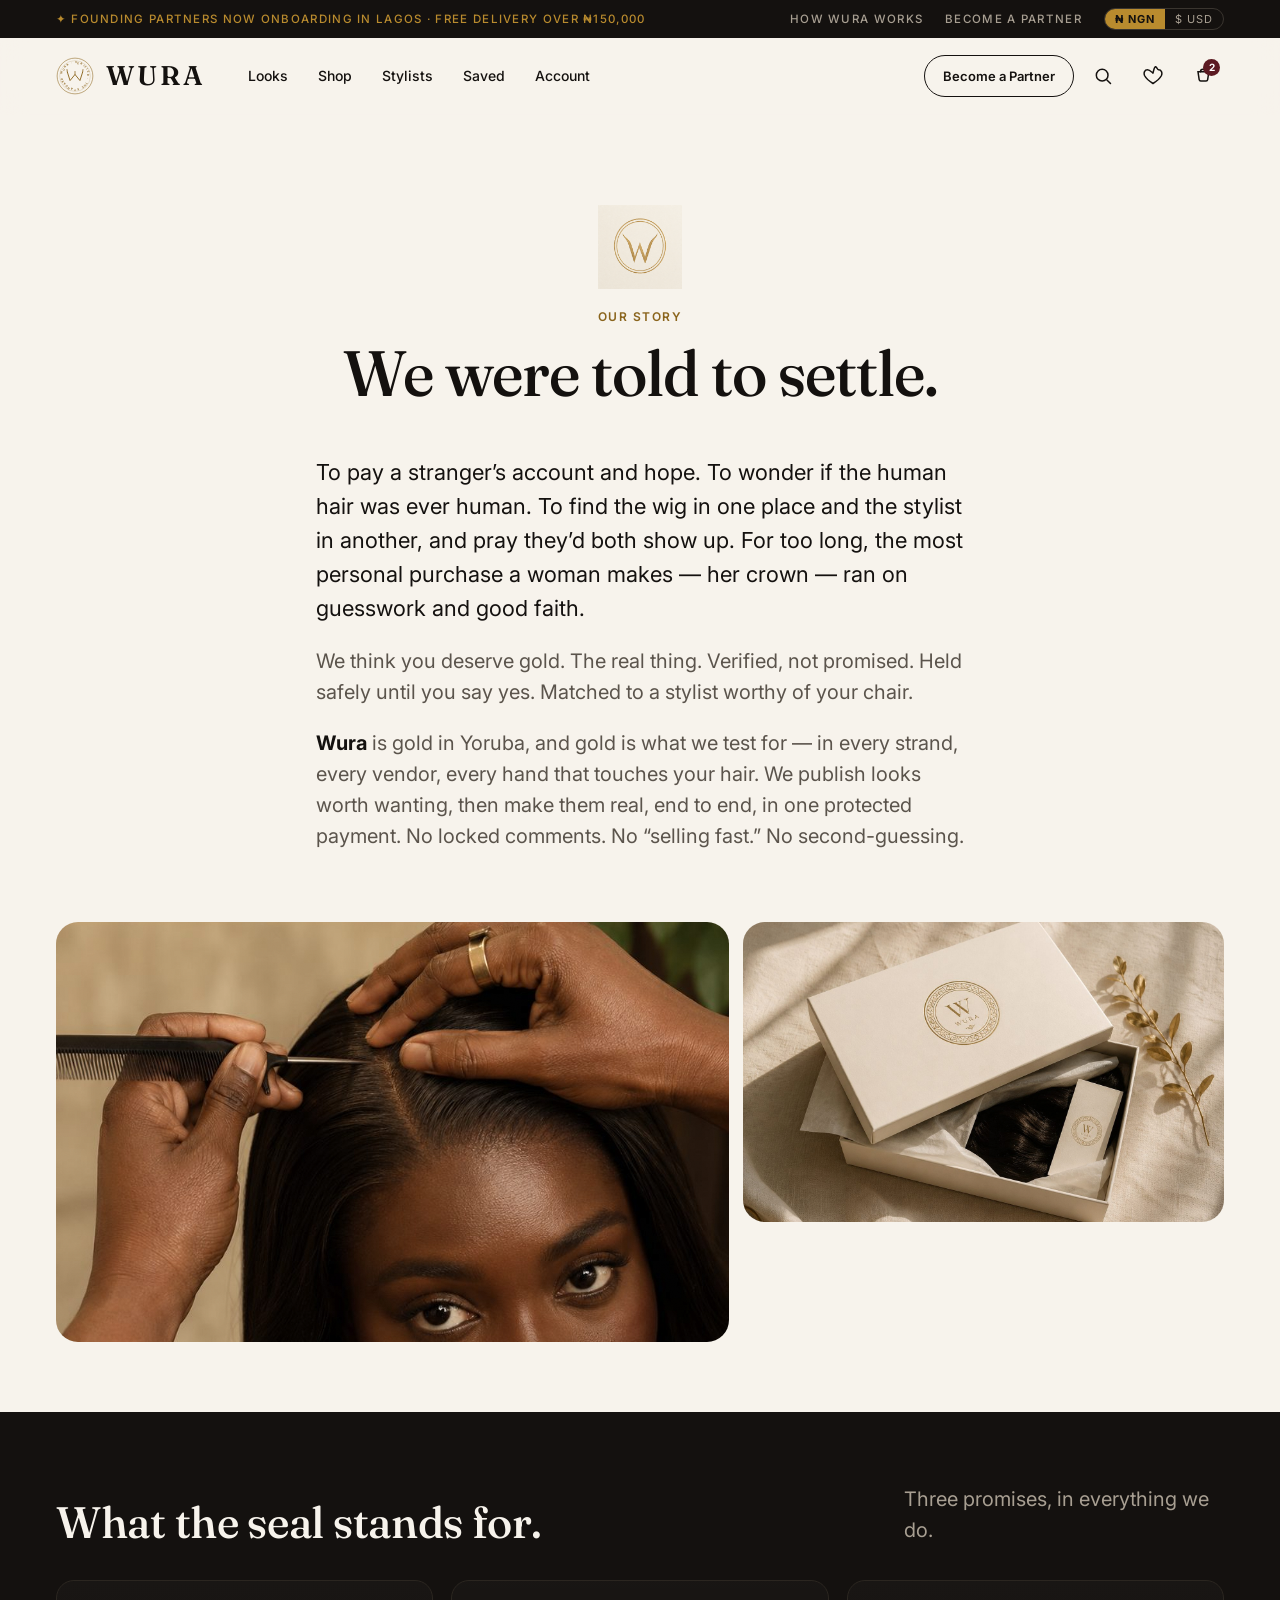
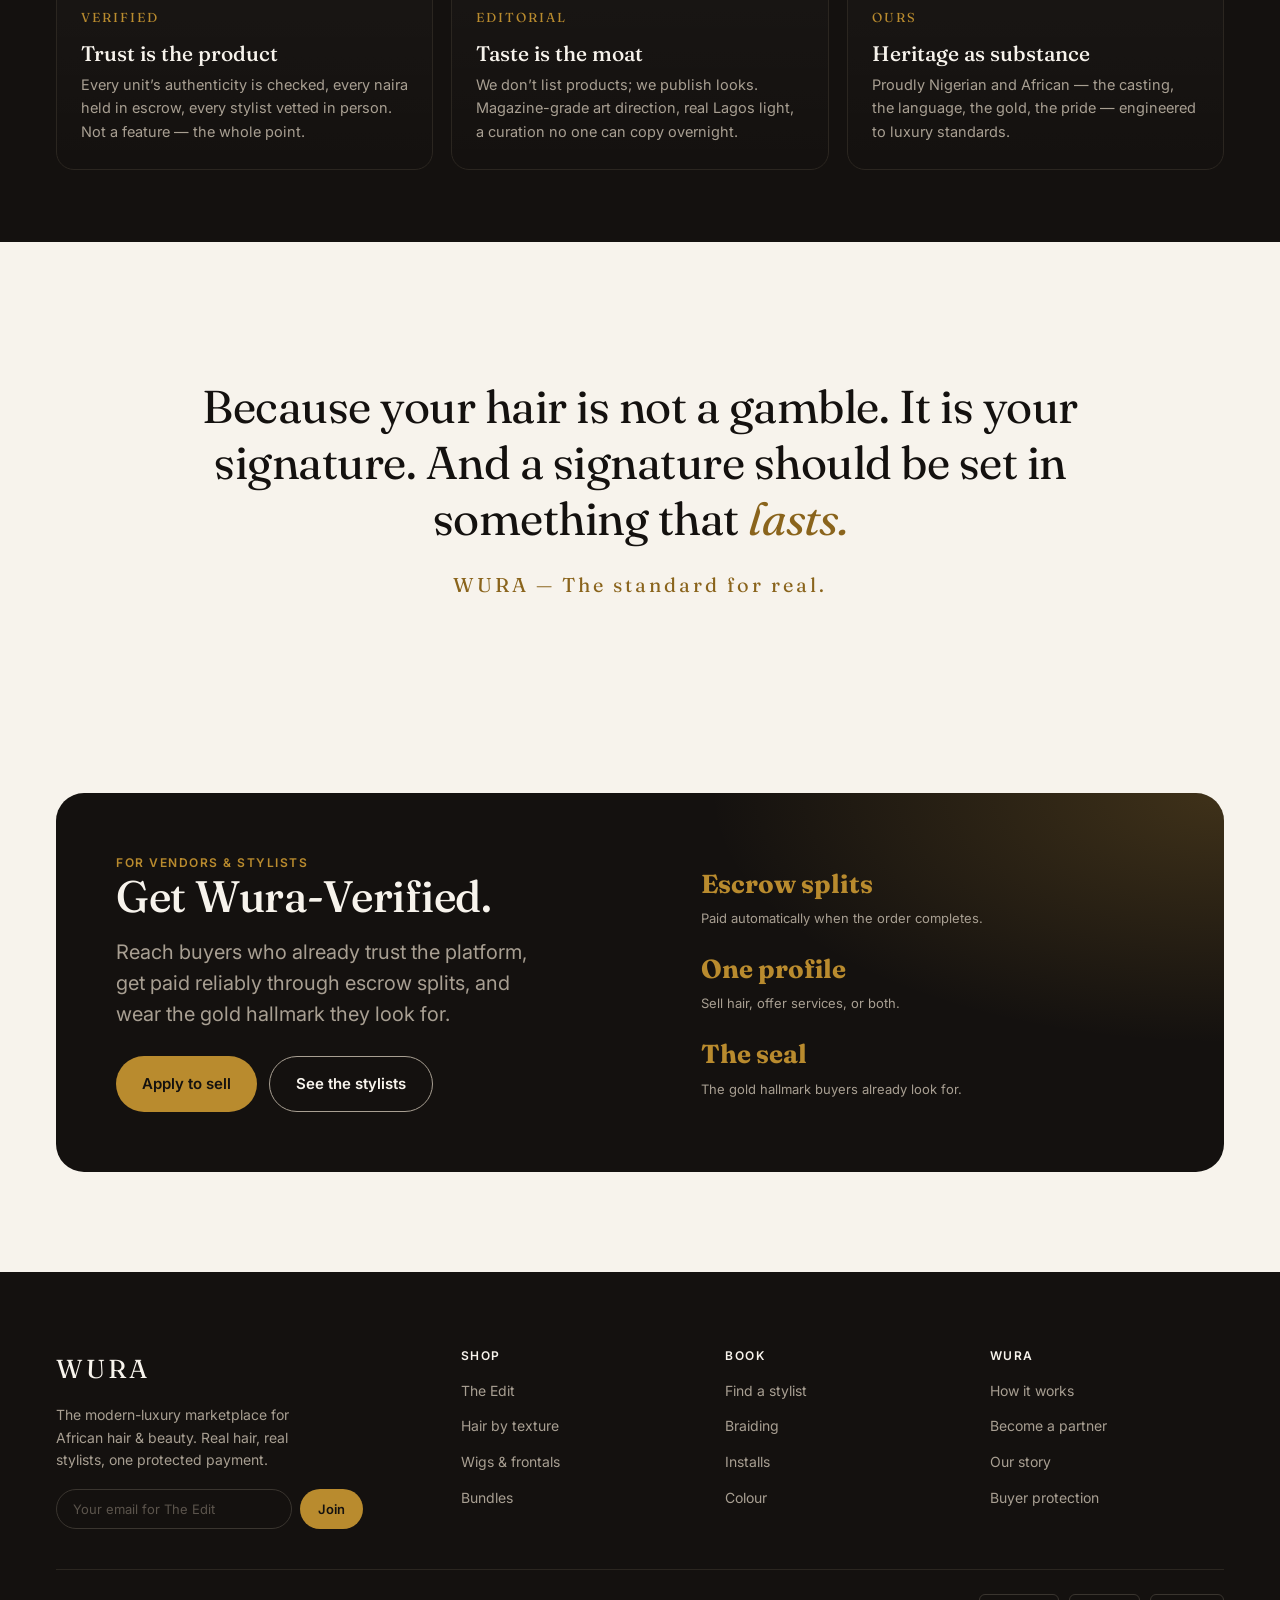
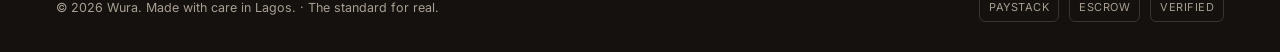
==== about.html @ 652eb595 "WURA - modern-luxury African hair & beauty marketplace" ====
<!DOCTYPE html>
<html lang="en">
<head>
<meta charset="UTF-8" /><meta name="viewport" content="width=device-width, initial-scale=1.0" />
<title>Our story — WURA</title>
<meta name="description" content="WURA is gold in Yoruba — and gold is what we test for, in every strand, every vendor, every hand that touches your hair. The standard for real." />
<link rel="preconnect" href="https://fonts.googleapis.com" /><link rel="preconnect" href="https://fonts.gstatic.com" crossorigin />
<link href="https://fonts.googleapis.com/css2?family=Fraunces:ital,opsz,wght@0,9..144,400;0,9..144,500;0,9..144,600;1,9..144,400&family=Inter:wght@400;500;600;700&display=swap" rel="stylesheet" />
<link rel="stylesheet" href="css/wura.css" />
</head>
<body>
<svg width="0" height="0" style="position:absolute" aria-hidden="true"><defs>
<symbol id="wura-seal" viewBox="0 0 100 100"><circle cx="50" cy="50" r="47" fill="none" stroke="currentColor" stroke-width="1.4"/><circle cx="50" cy="50" r="40.5" fill="none" stroke="currentColor" stroke-width="0.7" opacity=".6"/><path d="M30 40 L37 62 L50 46 L63 62 L70 40" fill="none" stroke="currentColor" stroke-width="2.4" stroke-linecap="round" stroke-linejoin="round"/><path d="M30 40 L29 33 M70 40 L71 33 M50 46 L50 38" stroke="currentColor" stroke-width="2" stroke-linecap="round"/><defs><path id="ring" d="M50 50 m-33 0 a33 33 0 1 1 66 0 a33 33 0 1 1 -66 0"/></defs><text font-family="Inter,sans-serif" font-size="7.4" font-weight="600" letter-spacing="2.1" fill="currentColor"><textPath href="#ring" startOffset="2%">WURA · VERIFIED · THE STANDARD FOR REAL · </textPath></text></symbol></defs></svg>

<div class="utility"><div class="wrap"><div class="marquee">✦ Founding partners now onboarding in Lagos · Free delivery over ₦150,000</div><div class="u-right"><a href="index.html#how" class="hide-sm">How Wura Works</a><a href="index.html#partner" class="hide-sm">Become a Partner</a><div class="cur-toggle" role="group" aria-label="Currency"><button class="on" data-cur="NGN">₦ NGN</button><button data-cur="USD">$ USD</button></div></div></div></div>
<header class="nav"><div class="wrap"><a class="brand" href="index.html"><svg class="seal" style="color:var(--gold-deep)"><use href="#wura-seal"/></svg><span class="wordmark">WURA</span></a><nav class="navlinks"><a href="looks.html">Looks</a><a href="shop.html">Shop</a><a href="stylists.html">Stylists</a><a href="index.html#saved">Saved</a><a href="index.html#account">Account</a></nav><div class="nav-actions"><a href="index.html#partner" class="btn btn-ghost btn-sm partner-btn">Become a Partner</a><button class="icon-btn" aria-label="Search"><svg width="20" height="20" viewBox="0 0 24 24" fill="none" stroke="currentColor" stroke-width="1.8"><circle cx="11" cy="11" r="7"/><path d="m21 21-4.3-4.3" stroke-linecap="round"/></svg></button><button class="icon-btn" aria-label="Saved"><svg width="20" height="20" viewBox="0 0 24 24" fill="none" stroke="currentColor" stroke-width="1.8"><path d="M12 21s-7.5-4.6-10-9.3C.4 8 2 4.5 5.4 4.5 7.6 4.5 9 6 12 8.5 15-6 16.4 4.5 18.6 4.5 22 4.5 23.6 8 22 11.7 19.5 16.4 12 21 12 21Z" stroke-linejoin="round"/></svg><span class="badge" id="savedCount" style="display:none">0</span></button><button class="icon-btn" aria-label="Cart"><svg width="20" height="20" viewBox="0 0 24 24" fill="none" stroke="currentColor" stroke-width="1.8"><path d="M6 7h13l-1.4 9.3a2 2 0 0 1-2 1.7H9.4a2 2 0 0 1-2-1.7L6 7Z"/><path d="M9 7a3 3 0 0 1 6 0" stroke-linecap="round"/></svg><span class="badge" id="cartCount">2</span></button><button class="icon-btn menu-btn" aria-label="Menu" id="menuBtn"><svg width="22" height="22" viewBox="0 0 24 24" fill="none" stroke="currentColor" stroke-width="1.8"><path d="M3 6h18M3 12h18M3 18h18" stroke-linecap="round"/></svg></button></div></div></header>
<div class="drawer" id="drawer"><div class="panel"><a href="looks.html">Looks</a><a href="shop.html">Shop</a><a href="stylists.html">Stylists</a><a href="index.html#saved">Saved</a><a href="index.html#account">Account</a><a href="index.html#partner" style="border:none;color:var(--gold-deep)">Become a Partner →</a></div></div>

<!-- manifesto hero -->
<section style="padding:clamp(50px,7vw,90px) 0 clamp(30px,4vw,50px);text-align:center"><div class="wrap">
  <img src="assets/seal-ivory.png" alt="Wura seal" class="reveal" style="width:84px;height:84px;margin:0 auto 18px"/>
  <p class="eyebrow reveal">Our story</p>
  <h1 class="display reveal d1" style="font-size:clamp(34px,6vw,64px);margin:14px 0 0">We were told to settle.</h1>
</div></section>

<section style="padding:0 0 clamp(40px,6vw,70px)"><div class="wrap" style="max-width:760px">
  <p class="lead reveal" style="font-size:clamp(18px,2.2vw,22px);color:var(--obsidian)">To pay a stranger’s account and hope. To wonder if the human hair was ever human. To find the wig in one place and the stylist in another, and pray they’d both show up. For too long, the most personal purchase a woman makes — her crown — ran on guesswork and good faith.</p>
  <p class="lead reveal d1" style="margin-top:20px">We think you deserve gold. The real thing. Verified, not promised. Held safely until you say yes. Matched to a stylist worthy of your chair.</p>
  <p class="lead reveal d1" style="margin-top:20px"><b style="color:var(--obsidian)">Wura</b> is gold in Yoruba, and gold is what we test for — in every strand, every vendor, every hand that touches your hair. We publish looks worth wanting, then make them real, end to end, in one protected payment. No locked comments. No “selling fast.” No second-guessing.</p>
</div></section>

<!-- image band -->
<section style="padding:0 0 clamp(40px,6vw,70px)"><div class="wrap"><div style="display:grid;grid-template-columns:1.4fr 1fr;gap:14px">
  <figure class="ph develop reveal" style="aspect-ratio:16/10"><img src="assets/service-two-hands.jpg" alt="A stylist finishing an install"/></figure>
  <figure class="ph develop reveal d1" style="aspect-ratio:16/10"><img src="assets/packaging-box.jpg" alt="Wura packaging with gold seal"/></figure>
</div></div></section>

<!-- pillars -->
<section class="promise"><div class="wrap">
  <div class="head reveal"><h2 style="max-width:560px">What the seal stands for.</h2><p class="lead" style="color:var(--stone);max-width:320px">Three promises, in everything we do.</p></div>
  <div class="steps">
    <div class="step reveal d1"><div class="n">VERIFIED</div><h3>Trust is the product</h3><p>Every unit’s authenticity is checked, every naira held in escrow, every stylist vetted in person. Not a feature — the whole point.</p></div>
    <div class="step reveal d2"><div class="n">EDITORIAL</div><h3>Taste is the moat</h3><p>We don’t list products; we publish looks. Magazine-grade art direction, real Lagos light, a curation no one can copy overnight.</p></div>
    <div class="step reveal d3"><div class="n">OURS</div><h3>Heritage as substance</h3><p>Proudly Nigerian and African — the casting, the language, the gold, the pride — engineered to luxury standards.</p></div>
  </div>
</div></section>

<section class="manifesto"><div class="wrap">
  <blockquote class="quote reveal">Because your hair is not a gamble. It is your signature. And a signature should be set in something that <em>lasts.</em></blockquote>
  <div class="sig reveal d1">WURA — The standard for real.</div>
</div></section>

<!-- partner CTA -->
<section class="partner" id="partner"><div class="wrap"><div class="box reveal">
  <div><p class="eyebrow" style="color:var(--gold)">For vendors & stylists</p><h2>Get Wura-Verified.</h2><p class="lead">Reach buyers who already trust the platform, get paid reliably through escrow splits, and wear the gold hallmark they look for.</p><div style="display:flex;gap:12px;flex-wrap:wrap"><a href="#" class="btn btn-gold">Apply to sell</a><a href="stylists.html" class="btn btn-ghost" style="border-color:var(--stone);color:var(--ivory)">See the stylists</a></div></div>
  <div class="stats"><div class="stat"><b>Escrow splits</b><span>Paid automatically when the order completes.</span></div><div class="stat"><b>One profile</b><span>Sell hair, offer services, or both.</span></div><div class="stat"><b>The seal</b><span>The gold hallmark buyers already look for.</span></div></div>
</div></div></section>

<footer><div class="wrap"><div class="foot-grid"><div class="foot-brand"><div class="wordmark">WURA</div><p>The modern-luxury marketplace for African hair & beauty. Real hair, real stylists, one protected payment.</p><form class="newsletter" data-noop><input type="email" placeholder="Your email for The Edit" aria-label="Email"/><button class="btn btn-gold btn-sm" type="submit">Join</button></form></div><div><h4>Shop</h4><ul><li><a href="looks.html">The Edit</a></li><li><a href="shop.html">Hair by texture</a></li><li><a href="shop.html">Wigs & frontals</a></li><li><a href="shop.html">Bundles</a></li></ul></div><div><h4>Book</h4><ul><li><a href="stylists.html">Find a stylist</a></li><li><a href="stylists.html">Braiding</a></li><li><a href="stylists.html">Installs</a></li><li><a href="stylists.html">Colour</a></li></ul></div><div><h4>Wura</h4><ul><li><a href="index.html#how">How it works</a></li><li><a href="index.html#partner">Become a partner</a></li><li><a href="about.html">Our story</a></li><li><a href="#">Buyer protection</a></li></ul></div></div><div class="foot-bottom"><span>© 2026 Wura. Made with care in Lagos. · The standard for real.</span><div class="pay-badges"><span>PAYSTACK</span><span>ESCROW</span><span>VERIFIED</span></div></div></div></footer>
<div class="toast" id="toast"><svg width="16" height="16" viewBox="0 0 24 24" fill="none" stroke="var(--gold)" stroke-width="2"><path d="m5 13 4 4L19 7" stroke-linecap="round" stroke-linejoin="round"/></svg><span>Saved</span></div>
<script src="js/wura.js"></script>
</body>
</html>
---- css/wura.css ----
/* ============================================================
   WURA — Shared design system  (brand book §4–§7)
   ============================================================ */
:root{
  --obsidian:#14110F; --ivory:#F7F3EC; --oxblood:#5C1A22;
  --gold:#B98B2E; --gold-deep:#8A641C; --verdigris:#1F4D3F;
  --smoke:#5B544C; --stone:#A89F92; --linen:#EDE6DA;
  --success:#2E7D5B; --warning:#B5791A; --error:#A23B2E;
  --bg:var(--ivory); --fg:var(--obsidian); --muted:var(--smoke);
  --serif:'Fraunces',Georgia,serif; --sans:'Inter',system-ui,sans-serif;
  --maxw:1280px; --ease:cubic-bezier(.2,.7,.2,1);
}
*{box-sizing:border-box;margin:0;padding:0}
html{scroll-behavior:smooth}
body{background:var(--bg);color:var(--fg);font-family:var(--sans);font-size:16px;line-height:1.6;-webkit-font-smoothing:antialiased;overflow-x:hidden}
img{max-width:100%;display:block}
a{color:inherit;text-decoration:none}
button{font-family:inherit;cursor:pointer;border:none;background:none;color:inherit}
::selection{background:var(--gold);color:var(--obsidian)}

.eyebrow{font-size:12px;font-weight:600;text-transform:uppercase;letter-spacing:1.5px;color:var(--gold-deep)}
h1,h2,h3,h4{font-family:var(--serif);font-weight:500;line-height:1.1;letter-spacing:-.3px}
.display{font-size:clamp(40px,7vw,74px);line-height:1.02;letter-spacing:-1px}
h2{font-size:clamp(30px,4.4vw,44px)} h3{font-size:clamp(19px,2.4vw,25px);font-weight:600;letter-spacing:0}
.lead{font-size:clamp(17px,2vw,20px);line-height:1.55;color:var(--muted)}
.tnum{font-variant-numeric:tabular-nums;font-weight:600}
.wrap{max-width:var(--maxw);margin:0 auto;padding:0 clamp(20px,5vw,56px)}
section{position:relative}

.hairline{height:1px;background:var(--gold);transform:scaleX(0);transform-origin:left center;transition:transform 1.1s var(--ease)}
.hairline.in{transform:scaleX(1)}
.reveal{opacity:0;transform:translateY(18px);transition:opacity .8s var(--ease),transform .8s var(--ease)}
.reveal.in{opacity:1;transform:none}
.reveal.d1{transition-delay:.08s}.reveal.d2{transition-delay:.16s}.reveal.d3{transition-delay:.24s}.reveal.d4{transition-delay:.32s}

/* ---- photo holder + progressive "develop" ---- */
.ph{position:relative;overflow:hidden;background:var(--linen);border-radius:22px}
.ph img{width:100%;height:100%;object-fit:cover;display:block}
.ph.develop img{filter:saturate(.55) blur(16px);transform:scale(1.04);transition:filter 1.1s var(--ease),transform 1.1s var(--ease)}
.ph.develop.developed img{filter:none;transform:none}
.ph::after{content:"";position:absolute;inset:0;pointer-events:none;
  background-image:url("data:image/svg+xml,%3Csvg xmlns='http://www.w3.org/2000/svg' width='140' height='140'%3E%3Cfilter id='n'%3E%3CfeTurbulence type='fractalNoise' baseFrequency='.9' numOctaves='2'/%3E%3C/filter%3E%3Crect width='100%25' height='100%25' filter='url(%23n)' opacity='.5'/%3E%3C/svg%3E");
  opacity:.05;mix-blend-mode:overlay}

/* ---- buttons ---- */
.btn{display:inline-flex;align-items:center;gap:.55em;font-weight:600;font-size:15px;padding:15px 26px;border-radius:999px;transition:transform .25s var(--ease),box-shadow .25s var(--ease),background .25s}
.btn:hover{transform:translateY(-2px)}
.btn-premium{background:var(--oxblood);color:var(--ivory);box-shadow:0 10px 30px -10px rgba(92,26,34,.6)}
.btn-premium:hover{box-shadow:0 16px 40px -10px rgba(92,26,34,.7)}
.btn-dark{background:var(--obsidian);color:var(--ivory)}
.btn-ghost{border:1px solid var(--obsidian);color:var(--obsidian)}
.btn-ghost:hover{background:var(--obsidian);color:var(--ivory)}
.btn-gold{background:var(--gold);color:var(--obsidian)}
.btn-sm{padding:10px 18px;font-size:13px}
.btn-block{width:100%;justify-content:center}

/* ---- utility bar ---- */
.utility{background:var(--obsidian);color:var(--ivory)}
.utility .wrap{display:flex;align-items:center;justify-content:space-between;height:38px;font-size:11.5px;text-transform:uppercase;letter-spacing:1.3px;font-weight:500}
.utility .marquee{color:var(--gold);display:flex;gap:8px;align-items:center}
.utility .u-right{display:flex;gap:22px;align-items:center;color:var(--stone)}
.utility .u-right a:hover{color:var(--ivory)}
.cur-toggle{display:inline-flex;border:1px solid #3A352F;border-radius:999px;overflow:hidden}
.cur-toggle button{padding:3px 10px;font-size:11px;letter-spacing:1px;color:var(--stone)}
.cur-toggle button.on{background:var(--gold);color:var(--obsidian);font-weight:700}
@media(max-width:760px){.utility .u-right .hide-sm{display:none}}

/* ---- header / nav ---- */
header.nav{position:sticky;top:0;z-index:60;background:rgba(247,243,236,.86);backdrop-filter:blur(12px);border-bottom:1px solid transparent;transition:border-color .3s,box-shadow .3s}
header.nav.scrolled{border-bottom:1px solid var(--linen);box-shadow:0 8px 30px -22px rgba(20,17,15,.5)}
.nav .wrap{display:flex;align-items:center;gap:28px;height:76px}
.brand{display:flex;align-items:center;gap:12px;flex-shrink:0}
.brand .seal{width:38px;height:38px}
.brand .wordmark{font-family:var(--serif);font-weight:600;font-size:27px;letter-spacing:3px}
.navlinks{display:flex;gap:30px;margin-left:14px}
.navlinks a{font-size:14px;font-weight:500;position:relative;padding:6px 0;color:var(--obsidian)}
.navlinks a::after{content:"";position:absolute;left:0;right:100%;bottom:0;height:1.5px;background:var(--gold);transition:right .3s var(--ease)}
.navlinks a:hover::after,.navlinks a.active::after{right:0}
.nav-actions{margin-left:auto;display:flex;align-items:center;gap:8px}
.icon-btn{width:42px;height:42px;border-radius:999px;display:grid;place-items:center;position:relative;transition:background .2s;color:var(--obsidian)}
.icon-btn:hover{background:var(--linen)}
.icon-btn .badge{position:absolute;top:4px;right:4px;min-width:17px;height:17px;padding:0 4px;background:var(--oxblood);color:#fff;font-size:10px;font-weight:700;border-radius:999px;display:grid;place-items:center;line-height:1}
.menu-btn{display:none}
@media(max-width:1040px){.navlinks,.nav .partner-btn{display:none}.menu-btn{display:grid}}
.drawer{position:fixed;inset:0;z-index:80;background:rgba(20,17,15,.5);opacity:0;pointer-events:none;transition:opacity .3s}
.drawer.open{opacity:1;pointer-events:auto}
.drawer .panel{position:absolute;top:0;right:0;height:100%;width:min(82vw,360px);background:var(--ivory);transform:translateX(100%);transition:transform .4s var(--ease);padding:26px;display:flex;flex-direction:column;gap:6px}
.drawer.open .panel{transform:none}
.drawer .panel a{padding:16px 6px;font-family:var(--serif);font-size:24px;border-bottom:1px solid var(--linen)}

/* ---- generic section heads ---- */
.section-head{display:flex;align-items:end;justify-content:space-between;gap:20px;flex-wrap:wrap;margin:14px 0 30px}
.section-head .lead{max-width:430px}
.page-head{padding:clamp(34px,5vw,60px) 0 6px}
.crumb{font-size:12.5px;color:var(--muted);margin-bottom:14px;letter-spacing:.3px}
.crumb a:hover{color:var(--gold-deep)}

/* ---- HERO ---- */
.hero{padding:clamp(40px,6vw,76px) 0 clamp(48px,6vw,80px)}
.hero .grid{display:grid;grid-template-columns:1.05fr 1fr;gap:clamp(28px,5vw,64px);align-items:center}
.hero .copy{max-width:560px}
.hero h1{margin:18px 0 22px}
.hero .lead{margin-bottom:30px;max-width:480px}
.hero .cta-row{display:flex;flex-wrap:wrap;gap:14px;margin-bottom:30px}
.trust-strip{display:flex;align-items:center;gap:16px;padding:16px 18px;border:1px solid var(--linen);border-radius:16px;max-width:480px;background:var(--bg)}
.trust-strip .seal{width:46px;height:46px;flex-shrink:0;border-radius:999px}
.trust-strip p{font-size:13.5px;line-height:1.45;color:var(--muted)}
.trust-strip b{color:var(--obsidian);font-weight:600}
.hero .visual{position:relative}
.hero .visual .ph{aspect-ratio:4/4.7}
.float-seal{position:absolute;top:16px;right:16px;width:74px;height:74px;border-radius:999px;filter:drop-shadow(0 8px 20px rgba(0,0,0,.35));z-index:2}
.look-tag{position:absolute;left:16px;bottom:16px;right:16px;display:flex;align-items:center;justify-content:space-between;gap:12px;background:rgba(20,17,15,.42);backdrop-filter:blur(8px);border:1px solid rgba(247,243,236,.18);border-radius:14px;padding:12px 14px;color:var(--ivory);z-index:2}
.look-tag .lt-meta{font-size:11px;text-transform:uppercase;letter-spacing:1.3px;color:var(--gold)}
.look-tag .lt-title{font-family:var(--serif);font-size:16px;margin-top:2px}
.look-tag .lt-price{font-weight:700;font-size:15px}
@media(max-width:880px){.hero .grid{grid-template-columns:1fr;gap:36px}.hero .visual{order:-1}}

@keyframes stamp{0%{transform:scale(1.18);opacity:0}60%{opacity:1}100%{transform:scale(1);opacity:1}}
.stamp-in{animation:stamp .5s var(--ease) both}

/* ---- promise / steps ---- */
.promise{background:var(--obsidian);color:var(--ivory);padding:clamp(40px,6vw,72px) 0}
.promise .head{display:flex;align-items:end;justify-content:space-between;gap:20px;flex-wrap:wrap;margin-bottom:34px}
.promise h2{color:var(--ivory);max-width:560px}
.steps{display:grid;grid-template-columns:repeat(3,1fr);gap:18px}
.step{border:1px solid #2b2620;border-radius:18px;padding:26px 24px;background:linear-gradient(180deg,rgba(255,255,255,.02),transparent)}
.step .n{font-family:var(--serif);font-size:13px;color:var(--gold);letter-spacing:2px}
.step h3{color:var(--ivory);margin:14px 0 8px;font-weight:500;font-family:var(--serif);font-size:21px}
.step p{color:var(--stone);font-size:14.5px}
.step .ic{width:40px;height:40px;color:var(--gold)}
.promise .footnote{margin-top:26px;display:flex;align-items:center;gap:10px;color:var(--stone);font-size:13.5px}
@media(max-width:760px){.steps{grid-template-columns:1fr}.promise .footnote{align-items:flex-start}}

/* ---- looks / edit cards ---- */
.looks{display:grid;grid-template-columns:repeat(3,1fr);gap:22px}
.look-card{display:flex;flex-direction:column}
.look-card .ph{aspect-ratio:3/3.7}
.look-card .lc-body{padding:18px 4px 4px}
.look-card .lc-cat{font-size:11px;text-transform:uppercase;letter-spacing:1.4px;color:var(--gold-deep);font-weight:600}
.look-card h3{margin:8px 0 8px}
.look-card .lc-items{font-size:13.5px;color:var(--muted);margin-bottom:14px}
.look-card .lc-foot{display:flex;align-items:center;justify-content:space-between;margin-top:auto}
.look-card .price{font-size:18px}
.look-card .price s{color:var(--stone);font-weight:400;font-size:14px;margin-right:6px}
.card-seal{position:absolute;top:12px;left:12px;width:48px;height:48px;border-radius:999px;z-index:2}
.heart{width:40px;height:40px;border:1px solid var(--linen);border-radius:999px;display:grid;place-items:center;transition:.2s;color:var(--obsidian)}
.heart:hover{border-color:var(--oxblood)} .heart.on{background:var(--oxblood);border-color:var(--oxblood);color:#fff}
@media(max-width:900px){.looks{grid-template-columns:1fr 1fr}}
@media(max-width:600px){.looks{grid-template-columns:1fr}}

/* ---- product grid (PLP) ---- */
.plp{display:grid;grid-template-columns:repeat(4,1fr);gap:20px}
.prod{display:flex;flex-direction:column}
.prod .ph{aspect-ratio:3/4;margin-bottom:12px}
.prod .vchip{position:absolute;top:10px;left:10px;z-index:2;display:inline-flex;align-items:center;gap:5px;background:rgba(247,243,236,.92);color:var(--verdigris);font-size:10.5px;font-weight:600;letter-spacing:.6px;text-transform:uppercase;padding:5px 9px;border-radius:999px}
.prod .pc-cat{font-size:11px;text-transform:uppercase;letter-spacing:1.2px;color:var(--gold-deep);font-weight:600}
.prod h3{font-size:17px;font-weight:600;margin:5px 0 6px;font-family:var(--serif)}
.prod .pc-meta{font-size:12.5px;color:var(--muted);margin-bottom:8px}
.prod .pc-foot{display:flex;align-items:center;justify-content:space-between;margin-top:auto}
.prod .price{font-size:16px}
.prod .stars{color:var(--gold);font-size:12px;letter-spacing:1px}
@media(max-width:1000px){.plp{grid-template-columns:1fr 1fr 1fr}}
@media(max-width:760px){.plp{grid-template-columns:1fr 1fr}}

/* layout w/ sidebar filters */
.with-aside{display:grid;grid-template-columns:240px 1fr;gap:36px;align-items:start}
.filters{position:sticky;top:96px;font-size:14px}
.filters h4{font-family:var(--sans);font-size:12px;text-transform:uppercase;letter-spacing:1.4px;margin:0 0 12px;color:var(--obsidian)}
.filters .fg{padding:16px 0;border-top:1px solid var(--linen)}
.chip{display:inline-block;border:1px solid var(--stone);color:var(--smoke);border-radius:999px;padding:7px 13px;font-size:13px;margin:0 7px 7px 0;cursor:pointer;transition:.2s}
.chip:hover,.chip.on{border-color:var(--obsidian);color:var(--obsidian);background:var(--linen)}
@media(max-width:860px){.with-aside{grid-template-columns:1fr}.filters{position:static}.filters .fg{display:inline-block;border:none;padding:0;margin-right:18px}}

/* ---- textures row ---- */
.tex-grid{display:grid;grid-template-columns:repeat(6,1fr);gap:12px}
.tex{position:relative;border-radius:16px;overflow:hidden;aspect-ratio:3/4;display:flex;align-items:end;padding:14px;color:var(--ivory);font-weight:600;font-size:14px;transition:transform .3s var(--ease)}
.tex:hover{transform:translateY(-4px)}
.tex img{position:absolute;inset:0;width:100%;height:100%;object-fit:cover;z-index:0}
.tex::after{content:"";position:absolute;inset:0;background:linear-gradient(180deg,transparent 40%,rgba(20,17,15,.72));z-index:1}
.tex span{position:relative;z-index:2}
@media(max-width:900px){.tex-grid{grid-template-columns:repeat(3,1fr)}}
@media(max-width:520px){.tex-grid{grid-template-columns:repeat(2,1fr)}}

/* ---- stylists ---- */
.stylists-bg{background:var(--linen)}
.sty-grid{display:grid;grid-template-columns:repeat(4,1fr);gap:18px}
.sty-card{background:var(--ivory);border-radius:18px;overflow:hidden;border:1px solid #e4dccd;transition:transform .3s var(--ease),box-shadow .3s;display:flex;flex-direction:column}
.sty-card:hover{transform:translateY(-5px);box-shadow:0 24px 50px -28px rgba(20,17,15,.45)}
.sty-card .photo{aspect-ratio:1/1;position:relative}
.sty-card .photo .ph{position:absolute;inset:0;border-radius:0}
.sty-card .vbadge{position:absolute;top:10px;right:10px;width:40px;height:40px;border-radius:999px;z-index:2}
.sty-card .body{padding:16px;display:flex;flex-direction:column;flex:1}
.sty-card .name{font-family:var(--serif);font-size:19px;font-weight:600;display:flex;align-items:center;gap:6px}
.sty-card .spec{font-size:13px;color:var(--muted);margin:3px 0 10px}
.sty-card .meta{display:flex;align-items:center;justify-content:space-between;font-size:13px;margin-bottom:14px}
.stars{color:var(--gold);letter-spacing:1px} .sty-card .loc{color:var(--muted)}
.sty-card .body .btn{margin-top:auto}
@media(max-width:1040px){.sty-grid{grid-template-columns:1fr 1fr}}
@media(max-width:520px){.sty-grid{grid-template-columns:1fr}}

/* ---- escrow / trust ---- */
.escrow{padding:clamp(50px,7vw,90px) 0;background:var(--verdigris);color:var(--ivory)}
.escrow .grid{display:grid;grid-template-columns:1fr 1fr;gap:clamp(30px,5vw,70px);align-items:center}
.escrow h2{color:var(--ivory)} .escrow .lead{color:#c9d8d0}
.escrow-steps{list-style:none;margin-top:24px;display:flex;flex-direction:column;gap:2px}
.escrow-steps li{display:flex;gap:16px;padding:18px 0;border-bottom:1px solid rgba(247,243,236,.14)}
.escrow-steps .dot{width:34px;height:34px;border-radius:999px;border:1px solid var(--gold);color:var(--gold);display:grid;place-items:center;font-family:var(--serif);font-size:14px;flex-shrink:0}
.escrow-steps b{display:block;margin-bottom:2px} .escrow-steps p{color:#bcccc4;font-size:14px}
.escrow-card{background:rgba(20,17,15,.28);border:1px solid rgba(217,165,62,.3);border-radius:22px;padding:26px}
.escrow-card .row{display:flex;justify-content:space-between;align-items:center;padding:13px 0;border-bottom:1px solid rgba(247,243,236,.12);font-size:14px}
.escrow-card .row:last-of-type{border:none}
.escrow-card .status{display:inline-flex;align-items:center;gap:7px;font-weight:600;color:var(--gold)}
.escrow-card .pill{font-size:11px;letter-spacing:1px;text-transform:uppercase;background:rgba(217,165,62,.18);color:var(--gold);padding:4px 10px;border-radius:999px}
.escrow-card .total{font-family:var(--serif);font-size:26px;margin-top:10px}
@media(max-width:860px){.escrow .grid{grid-template-columns:1fr;gap:36px}}

/* ---- manifesto ---- */
.manifesto{padding:clamp(60px,9vw,120px) 0;text-align:center}
.manifesto .quote{font-family:var(--serif);font-weight:400;font-size:clamp(26px,4.4vw,46px);line-height:1.22;max-width:920px;margin:22px auto;letter-spacing:-.5px}
.manifesto .quote em{font-style:italic;color:var(--gold-deep)}
.manifesto .sig{font-family:var(--serif);font-size:20px;letter-spacing:3px;margin-top:18px;color:var(--gold-deep)}

/* ---- partner CTA ---- */
.partner{padding:clamp(40px,6vw,80px) 0 clamp(60px,8vw,100px)}
.partner .box{background:var(--obsidian);color:var(--ivory);border-radius:28px;overflow:hidden;position:relative;display:grid;grid-template-columns:1.2fr 1fr;gap:30px;padding:clamp(34px,5vw,60px)}
.partner .box::before{content:"";position:absolute;inset:0;background:radial-gradient(80% 120% at 100% 0%,rgba(217,165,62,.22),transparent 55%)}
.partner .box>*{position:relative}
.partner h2{color:var(--ivory);max-width:440px} .partner .lead{color:var(--stone);margin:16px 0 26px;max-width:430px}
.partner .stats{display:flex;flex-direction:column;gap:18px;justify-content:center}
.partner .stat b{font-family:var(--serif);font-size:26px;color:var(--gold);display:block} .partner .stat span{font-size:13px;color:var(--stone)}
@media(max-width:820px){.partner .box{grid-template-columns:1fr}}

/* ---- PDP ---- */
.pdp{display:grid;grid-template-columns:1.15fr 1fr;gap:clamp(28px,4vw,56px);align-items:start;padding-top:18px}
.gallery .main{aspect-ratio:4/4.6;margin-bottom:12px}
.gallery .thumbs{display:grid;grid-template-columns:repeat(4,1fr);gap:10px}
.gallery .thumbs .ph{aspect-ratio:1/1;cursor:pointer;border:2px solid transparent}
.gallery .thumbs .ph.sel{border-color:var(--gold)}
.pdp-info .vchip{display:inline-flex;align-items:center;gap:6px;background:var(--verdigris);color:var(--ivory);font-size:11px;font-weight:600;letter-spacing:.8px;text-transform:uppercase;padding:6px 12px;border-radius:999px;margin-bottom:14px}
.pdp-info h1{font-size:clamp(28px,4vw,40px);margin-bottom:10px}
.pdp-info .price{font-size:24px;margin:6px 0 4px}
.pdp-info .price s{color:var(--stone);font-weight:400;font-size:17px;margin-right:8px}
.pdp-info .by{font-size:14px;color:var(--muted);margin-bottom:18px}
.specs{display:grid;grid-template-columns:1fr 1fr;gap:10px 24px;margin:18px 0;font-size:14px}
.specs div{display:flex;justify-content:space-between;border-bottom:1px solid var(--linen);padding:8px 0}
.specs span{color:var(--muted)}
.opt-row{display:flex;gap:8px;flex-wrap:wrap;margin:8px 0 18px}
.buybox{border:1px solid var(--linen);border-radius:20px;padding:20px;margin-top:18px;background:var(--bg)}
.buybox .bb-line{display:flex;align-items:center;gap:10px;font-size:13.5px;color:var(--muted);margin-top:12px}
@media(max-width:820px){.pdp{grid-template-columns:1fr}}

/* ---- booking widget ---- */
.booking{border:1px solid var(--linen);border-radius:20px;padding:22px;background:var(--bg)}
.cal{display:grid;grid-template-columns:repeat(7,1fr);gap:6px;margin:14px 0}
.cal .d{aspect-ratio:1/1;display:grid;place-items:center;border-radius:10px;font-size:13px;cursor:pointer;border:1px solid var(--linen)}
.cal .d.off{color:var(--stone);cursor:not-allowed;opacity:.5}
.cal .d.sel{background:var(--obsidian);color:var(--ivory);border-color:var(--obsidian)}
.cal .dow{font-size:11px;color:var(--muted);text-align:center;text-transform:uppercase;letter-spacing:.5px}
.slots{display:flex;flex-wrap:wrap;gap:8px;margin:6px 0 16px}
.slot{border:1px solid var(--stone);border-radius:10px;padding:9px 14px;font-size:13px;cursor:pointer}
.slot.sel{background:var(--oxblood);color:#fff;border-color:var(--oxblood)}

/* ---- footer ---- */
footer{background:var(--obsidian);color:var(--stone);padding:clamp(48px,6vw,80px) 0 30px}
.foot-grid{display:grid;grid-template-columns:1.6fr 1fr 1fr 1fr;gap:30px}
footer h4{color:var(--ivory);font-family:var(--sans);font-size:12px;text-transform:uppercase;letter-spacing:1.5px;margin-bottom:16px;font-weight:600}
footer ul{list-style:none;display:flex;flex-direction:column;gap:10px}
footer a{font-size:14px;color:var(--stone)} footer a:hover{color:var(--ivory)}
.foot-brand .wordmark{font-family:var(--serif);font-size:26px;letter-spacing:3px;color:var(--ivory)}
.foot-brand p{font-size:14px;margin:14px 0 18px;max-width:280px}
.newsletter{display:flex;gap:8px;max-width:300px}
.newsletter input{flex:1;background:transparent;border:1px solid #3A352F;border-radius:999px;padding:11px 16px;color:var(--ivory);font-family:inherit;font-size:13px}
.newsletter input::placeholder{color:var(--smoke)}
.foot-bottom{display:flex;align-items:center;justify-content:space-between;gap:16px;flex-wrap:wrap;margin-top:40px;padding-top:24px;border-top:1px solid #2b2620;font-size:12.5px}
.pay-badges{display:flex;gap:10px;align-items:center}
.pay-badges span{border:1px solid #3A352F;border-radius:6px;padding:4px 9px;font-size:11px;letter-spacing:.5px}
@media(max-width:820px){.foot-grid{grid-template-columns:1fr 1fr}}
@media(max-width:520px){.foot-grid{grid-template-columns:1fr}}

/* ---- sticky buy bar + toast ---- */
.buybar{position:fixed;left:0;right:0;bottom:0;z-index:70;transform:translateY(120%);transition:transform .45s var(--ease)}
.buybar.show{transform:none}
.buybar .inner{max-width:var(--maxw);margin:0 auto;padding:12px clamp(16px,5vw,40px)}
.buybar .card{background:var(--obsidian);color:var(--ivory);border-radius:16px;padding:12px 14px;display:flex;align-items:center;gap:14px;box-shadow:0 20px 50px -18px rgba(0,0,0,.6);border:1px solid #2b2620}
.buybar .seal{width:40px;height:40px;flex-shrink:0;border-radius:999px}
.buybar .txt{flex:1;min-width:0}
.buybar .txt .t{font-family:var(--serif);font-size:15px;white-space:nowrap;overflow:hidden;text-overflow:ellipsis}
.buybar .txt .s{font-size:11.5px;color:var(--gold);text-transform:uppercase;letter-spacing:1px}
.buybar .btn{flex-shrink:0;white-space:nowrap}
@media(max-width:520px){.buybar .btn span.lng{display:none}}
.toast{position:fixed;bottom:24px;left:50%;transform:translateX(-50%) translateY(20px);z-index:90;background:var(--obsidian);color:var(--ivory);padding:13px 20px;border-radius:12px;font-size:14px;opacity:0;pointer-events:none;transition:.3s;border:1px solid var(--gold);display:flex;gap:8px;align-items:center}
.toast.show{opacity:1;transform:translateX(-50%)}

@media(prefers-reduced-motion:reduce){
  *{animation:none!important;transition:none!important}
  .reveal{opacity:1;transform:none}.hairline{transform:scaleX(1)}.ph.develop img{filter:none;transform:none}
}
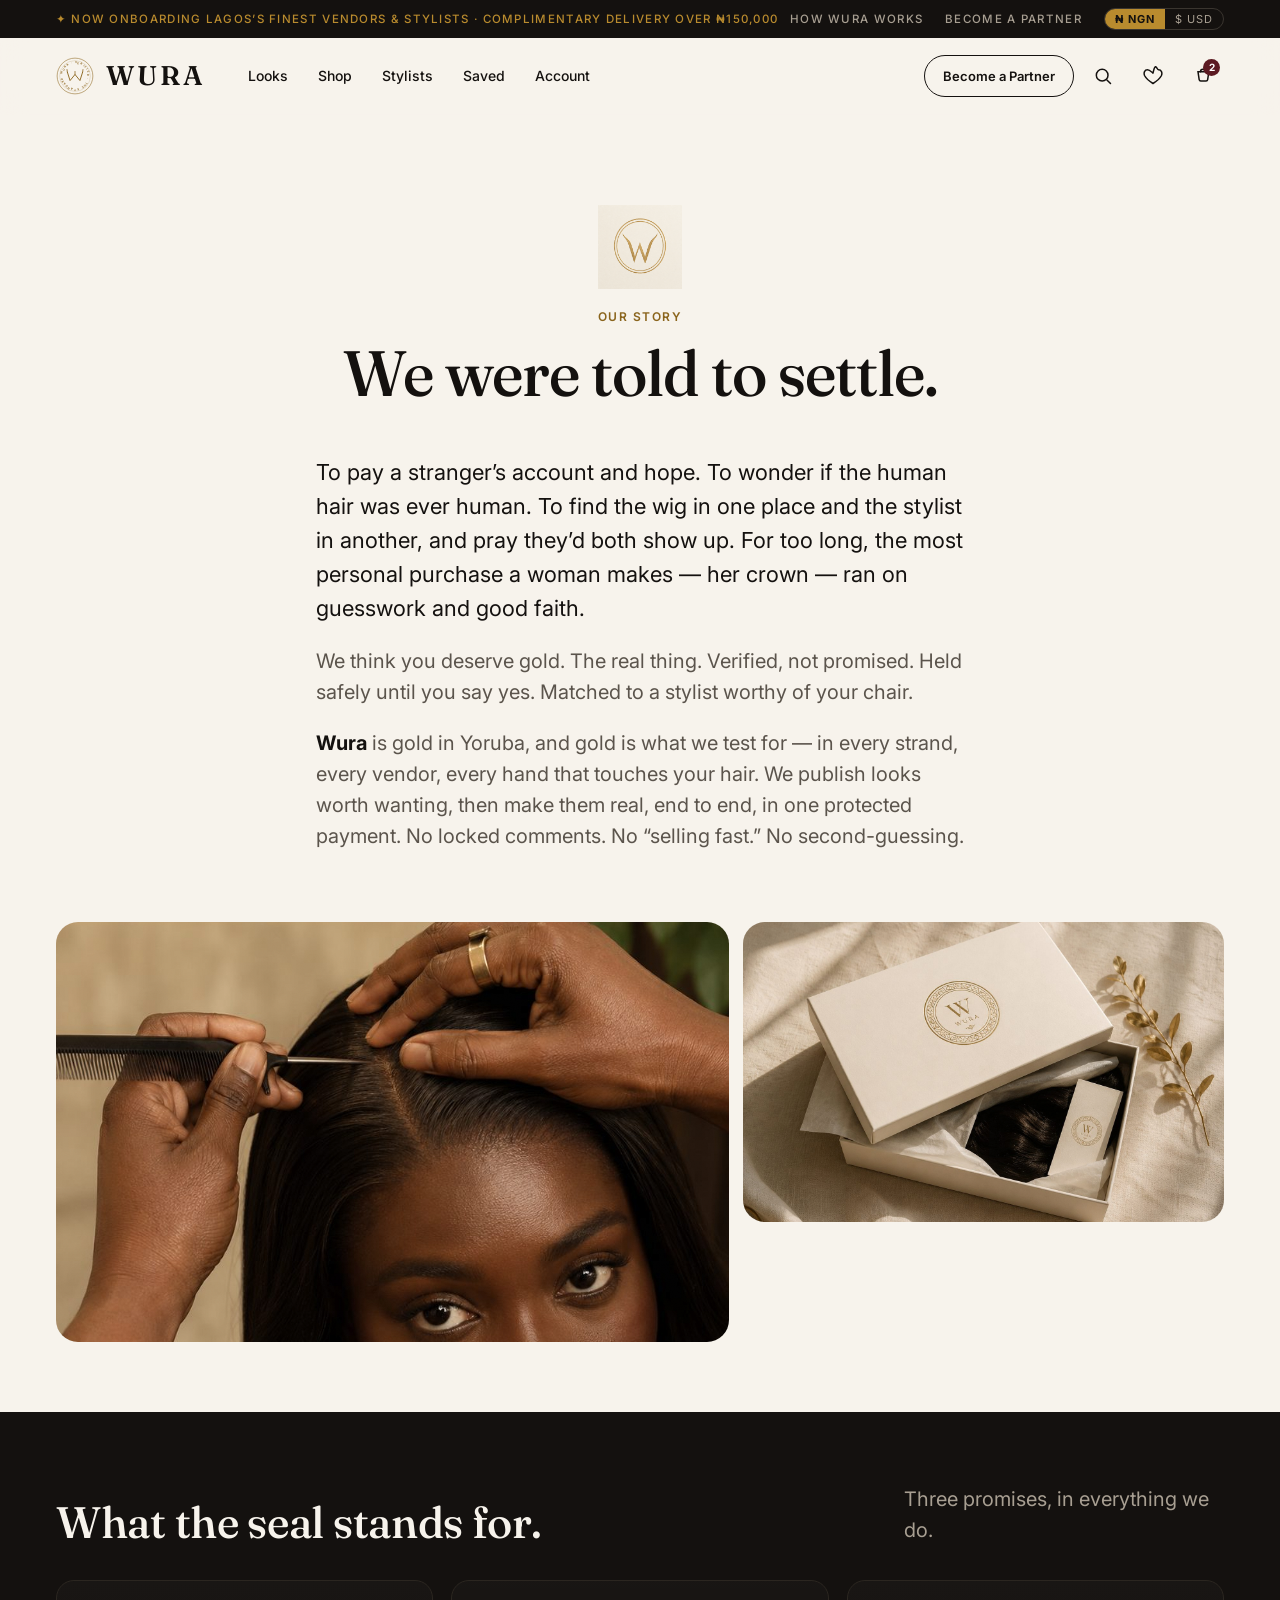
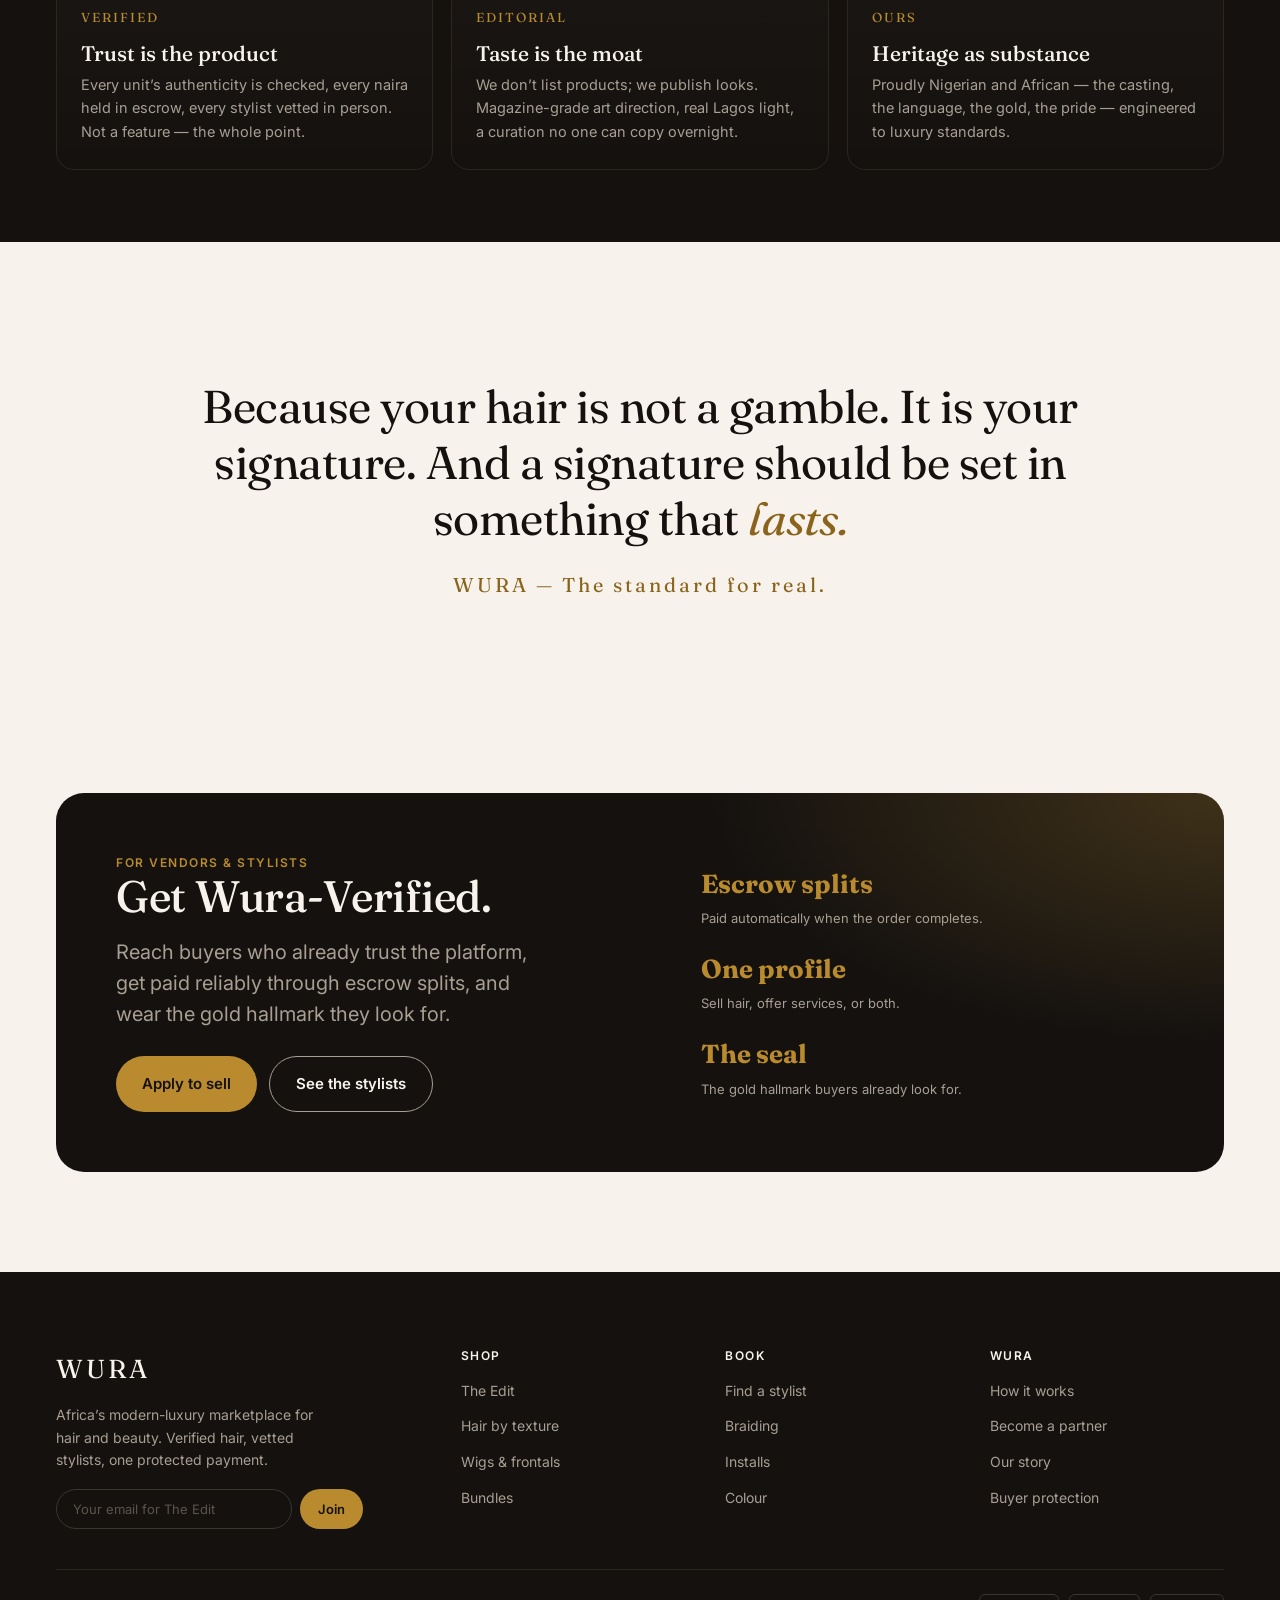
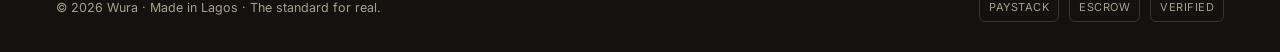
==== commit 98e74072: "Copy: award-grade rewrite tailored to high-end Nigerian luxury voice across all pages" ====
--- a/about.html
+++ b/about.html
@@ -12,7 +12,7 @@
 <svg width="0" height="0" style="position:absolute" aria-hidden="true"><defs>
 <symbol id="wura-seal" viewBox="0 0 100 100"><circle cx="50" cy="50" r="47" fill="none" stroke="currentColor" stroke-width="1.4"/><circle cx="50" cy="50" r="40.5" fill="none" stroke="currentColor" stroke-width="0.7" opacity=".6"/><path d="M30 40 L37 62 L50 46 L63 62 L70 40" fill="none" stroke="currentColor" stroke-width="2.4" stroke-linecap="round" stroke-linejoin="round"/><path d="M30 40 L29 33 M70 40 L71 33 M50 46 L50 38" stroke="currentColor" stroke-width="2" stroke-linecap="round"/><defs><path id="ring" d="M50 50 m-33 0 a33 33 0 1 1 66 0 a33 33 0 1 1 -66 0"/></defs><text font-family="Inter,sans-serif" font-size="7.4" font-weight="600" letter-spacing="2.1" fill="currentColor"><textPath href="#ring" startOffset="2%">WURA · VERIFIED · THE STANDARD FOR REAL · </textPath></text></symbol></defs></svg>
 
-<div class="utility"><div class="wrap"><div class="marquee">✦ Founding partners now onboarding in Lagos · Free delivery over ₦150,000</div><div class="u-right"><a href="index.html#how" class="hide-sm">How Wura Works</a><a href="index.html#partner" class="hide-sm">Become a Partner</a><div class="cur-toggle" role="group" aria-label="Currency"><button class="on" data-cur="NGN">₦ NGN</button><button data-cur="USD">$ USD</button></div></div></div></div>
+<div class="utility"><div class="wrap"><div class="marquee">✦ Now onboarding Lagos’s finest vendors & stylists · Complimentary delivery over ₦150,000</div><div class="u-right"><a href="index.html#how" class="hide-sm">How Wura Works</a><a href="index.html#partner" class="hide-sm">Become a Partner</a><div class="cur-toggle" role="group" aria-label="Currency"><button class="on" data-cur="NGN">₦ NGN</button><button data-cur="USD">$ USD</button></div></div></div></div>
 <header class="nav"><div class="wrap"><a class="brand" href="index.html"><svg class="seal" style="color:var(--gold-deep)"><use href="#wura-seal"/></svg><span class="wordmark">WURA</span></a><nav class="navlinks"><a href="looks.html">Looks</a><a href="shop.html">Shop</a><a href="stylists.html">Stylists</a><a href="index.html#saved">Saved</a><a href="index.html#account">Account</a></nav><div class="nav-actions"><a href="index.html#partner" class="btn btn-ghost btn-sm partner-btn">Become a Partner</a><button class="icon-btn" aria-label="Search"><svg width="20" height="20" viewBox="0 0 24 24" fill="none" stroke="currentColor" stroke-width="1.8"><circle cx="11" cy="11" r="7"/><path d="m21 21-4.3-4.3" stroke-linecap="round"/></svg></button><button class="icon-btn" aria-label="Saved"><svg width="20" height="20" viewBox="0 0 24 24" fill="none" stroke="currentColor" stroke-width="1.8"><path d="M12 21s-7.5-4.6-10-9.3C.4 8 2 4.5 5.4 4.5 7.6 4.5 9 6 12 8.5 15-6 16.4 4.5 18.6 4.5 22 4.5 23.6 8 22 11.7 19.5 16.4 12 21 12 21Z" stroke-linejoin="round"/></svg><span class="badge" id="savedCount" style="display:none">0</span></button><button class="icon-btn" aria-label="Cart"><svg width="20" height="20" viewBox="0 0 24 24" fill="none" stroke="currentColor" stroke-width="1.8"><path d="M6 7h13l-1.4 9.3a2 2 0 0 1-2 1.7H9.4a2 2 0 0 1-2-1.7L6 7Z"/><path d="M9 7a3 3 0 0 1 6 0" stroke-linecap="round"/></svg><span class="badge" id="cartCount">2</span></button><button class="icon-btn menu-btn" aria-label="Menu" id="menuBtn"><svg width="22" height="22" viewBox="0 0 24 24" fill="none" stroke="currentColor" stroke-width="1.8"><path d="M3 6h18M3 12h18M3 18h18" stroke-linecap="round"/></svg></button></div></div></header>
 <div class="drawer" id="drawer"><div class="panel"><a href="looks.html">Looks</a><a href="shop.html">Shop</a><a href="stylists.html">Stylists</a><a href="index.html#saved">Saved</a><a href="index.html#account">Account</a><a href="index.html#partner" style="border:none;color:var(--gold-deep)">Become a Partner →</a></div></div>
 
@@ -56,7 +56,7 @@
   <div class="stats"><div class="stat"><b>Escrow splits</b><span>Paid automatically when the order completes.</span></div><div class="stat"><b>One profile</b><span>Sell hair, offer services, or both.</span></div><div class="stat"><b>The seal</b><span>The gold hallmark buyers already look for.</span></div></div>
 </div></div></section>
 
-<footer><div class="wrap"><div class="foot-grid"><div class="foot-brand"><div class="wordmark">WURA</div><p>The modern-luxury marketplace for African hair & beauty. Real hair, real stylists, one protected payment.</p><form class="newsletter" data-noop><input type="email" placeholder="Your email for The Edit" aria-label="Email"/><button class="btn btn-gold btn-sm" type="submit">Join</button></form></div><div><h4>Shop</h4><ul><li><a href="looks.html">The Edit</a></li><li><a href="shop.html">Hair by texture</a></li><li><a href="shop.html">Wigs & frontals</a></li><li><a href="shop.html">Bundles</a></li></ul></div><div><h4>Book</h4><ul><li><a href="stylists.html">Find a stylist</a></li><li><a href="stylists.html">Braiding</a></li><li><a href="stylists.html">Installs</a></li><li><a href="stylists.html">Colour</a></li></ul></div><div><h4>Wura</h4><ul><li><a href="index.html#how">How it works</a></li><li><a href="index.html#partner">Become a partner</a></li><li><a href="about.html">Our story</a></li><li><a href="#">Buyer protection</a></li></ul></div></div><div class="foot-bottom"><span>© 2026 Wura. Made with care in Lagos. · The standard for real.</span><div class="pay-badges"><span>PAYSTACK</span><span>ESCROW</span><span>VERIFIED</span></div></div></div></footer>
+<footer><div class="wrap"><div class="foot-grid"><div class="foot-brand"><div class="wordmark">WURA</div><p>Africa’s modern-luxury marketplace for hair and beauty. Verified hair, vetted stylists, one protected payment.</p><form class="newsletter" data-noop><input type="email" placeholder="Your email for The Edit" aria-label="Email"/><button class="btn btn-gold btn-sm" type="submit">Join</button></form></div><div><h4>Shop</h4><ul><li><a href="looks.html">The Edit</a></li><li><a href="shop.html">Hair by texture</a></li><li><a href="shop.html">Wigs & frontals</a></li><li><a href="shop.html">Bundles</a></li></ul></div><div><h4>Book</h4><ul><li><a href="stylists.html">Find a stylist</a></li><li><a href="stylists.html">Braiding</a></li><li><a href="stylists.html">Installs</a></li><li><a href="stylists.html">Colour</a></li></ul></div><div><h4>Wura</h4><ul><li><a href="index.html#how">How it works</a></li><li><a href="index.html#partner">Become a partner</a></li><li><a href="about.html">Our story</a></li><li><a href="#">Buyer protection</a></li></ul></div></div><div class="foot-bottom"><span>© 2026 Wura · Made in Lagos · The standard for real.</span><div class="pay-badges"><span>PAYSTACK</span><span>ESCROW</span><span>VERIFIED</span></div></div></div></footer>
 <div class="toast" id="toast"><svg width="16" height="16" viewBox="0 0 24 24" fill="none" stroke="var(--gold)" stroke-width="2"><path d="m5 13 4 4L19 7" stroke-linecap="round" stroke-linejoin="round"/></svg><span>Saved</span></div>
 <script src="js/wura.js"></script>
 </body>
--- a/css/wura.css
+++ b/css/wura.css
@@ -142,7 +142,7 @@
 .look-card .lc-foot{display:flex;align-items:center;justify-content:space-between;margin-top:auto}
 .look-card .price{font-size:18px}
 .look-card .price s{color:var(--stone);font-weight:400;font-size:14px;margin-right:6px}
-.card-seal{position:absolute;top:12px;left:12px;width:48px;height:48px;border-radius:999px;z-index:2}
+.ph img.card-seal{position:absolute;top:12px;left:12px;width:44px;height:44px;border-radius:999px;z-index:2;object-fit:contain;box-shadow:0 2px 10px -3px rgba(20,17,15,.4)}
 .heart{width:40px;height:40px;border:1px solid var(--linen);border-radius:999px;display:grid;place-items:center;transition:.2s;color:var(--obsidian)}
 .heart:hover{border-color:var(--oxblood)} .heart.on{background:var(--oxblood);border-color:var(--oxblood);color:#fff}
 @media(max-width:900px){.looks{grid-template-columns:1fr 1fr}}
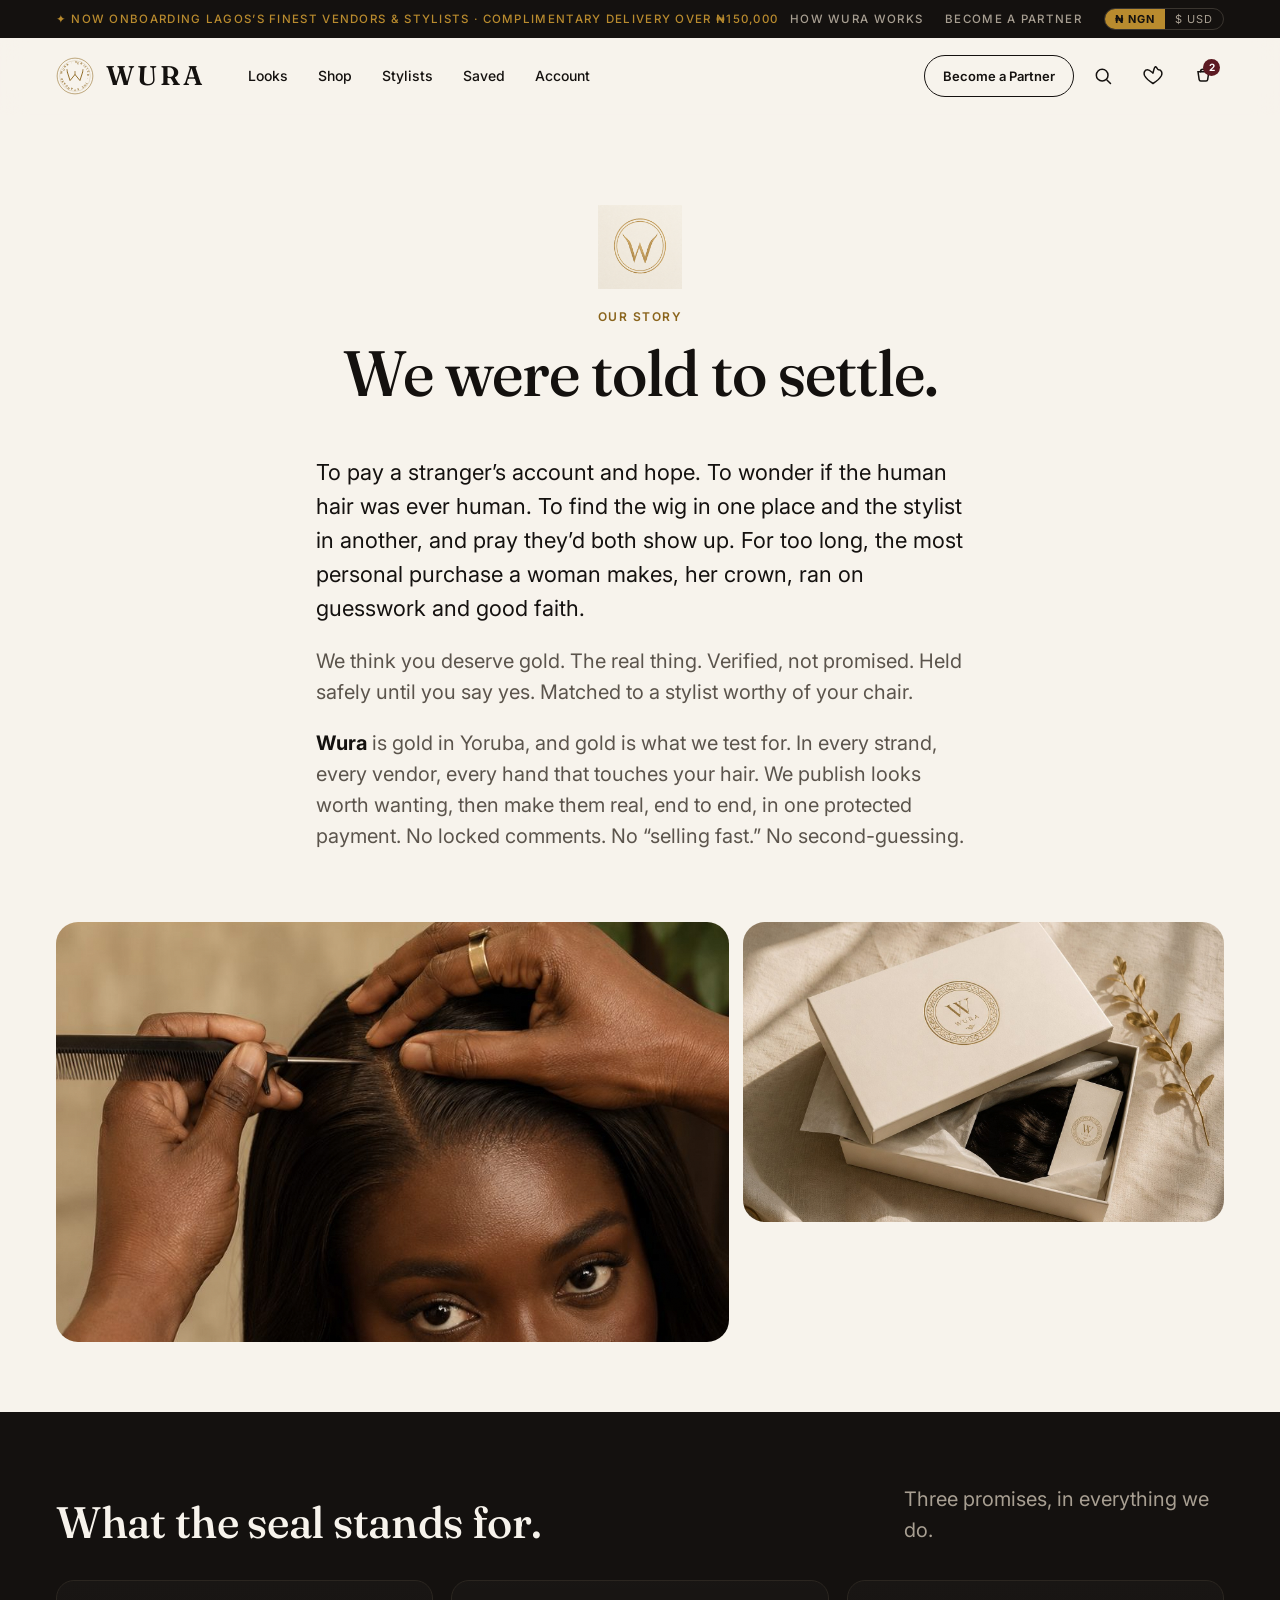
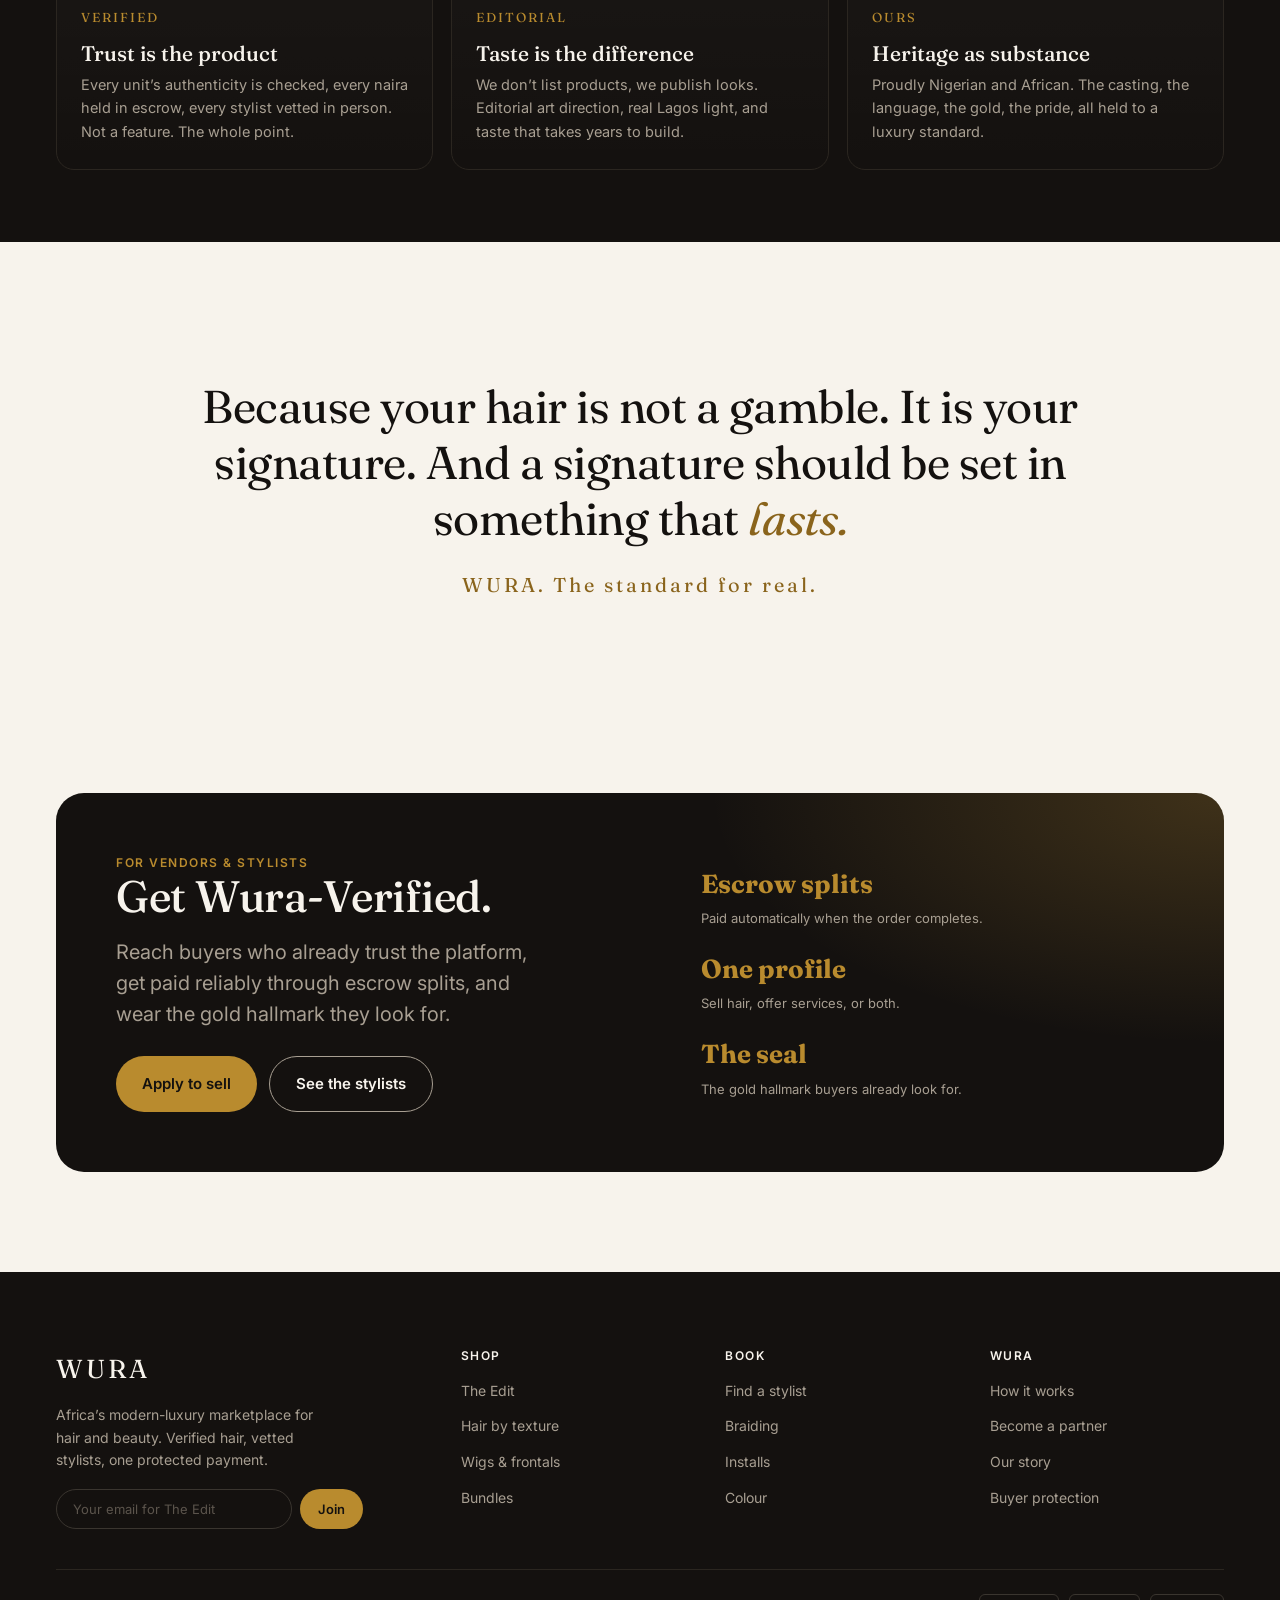
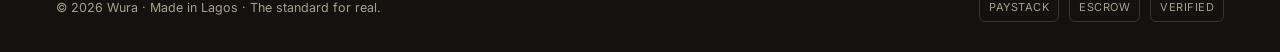
==== commit 50c27828: "Copy: remove em-dashes and AI tells, de-template eyebrows, smooth phrasing" ====
--- a/about.html
+++ b/about.html
@@ -2,8 +2,8 @@
 <html lang="en">
 <head>
 <meta charset="UTF-8" /><meta name="viewport" content="width=device-width, initial-scale=1.0" />
-<title>Our story — WURA</title>
-<meta name="description" content="WURA is gold in Yoruba — and gold is what we test for, in every strand, every vendor, every hand that touches your hair. The standard for real." />
+<title>Our story · WURA</title>
+<meta name="description" content="WURA is gold in Yoruba, and gold is what we test for. In every strand, every vendor, every hand that touches your hair. The standard for real." />
 <link rel="preconnect" href="https://fonts.googleapis.com" /><link rel="preconnect" href="https://fonts.gstatic.com" crossorigin />
 <link href="https://fonts.googleapis.com/css2?family=Fraunces:ital,opsz,wght@0,9..144,400;0,9..144,500;0,9..144,600;1,9..144,400&family=Inter:wght@400;500;600;700&display=swap" rel="stylesheet" />
 <link rel="stylesheet" href="css/wura.css" />
@@ -24,9 +24,9 @@
 </div></section>
 
 <section style="padding:0 0 clamp(40px,6vw,70px)"><div class="wrap" style="max-width:760px">
-  <p class="lead reveal" style="font-size:clamp(18px,2.2vw,22px);color:var(--obsidian)">To pay a stranger’s account and hope. To wonder if the human hair was ever human. To find the wig in one place and the stylist in another, and pray they’d both show up. For too long, the most personal purchase a woman makes — her crown — ran on guesswork and good faith.</p>
+  <p class="lead reveal" style="font-size:clamp(18px,2.2vw,22px);color:var(--obsidian)">To pay a stranger’s account and hope. To wonder if the human hair was ever human. To find the wig in one place and the stylist in another, and pray they’d both show up. For too long, the most personal purchase a woman makes, her crown, ran on guesswork and good faith.</p>
   <p class="lead reveal d1" style="margin-top:20px">We think you deserve gold. The real thing. Verified, not promised. Held safely until you say yes. Matched to a stylist worthy of your chair.</p>
-  <p class="lead reveal d1" style="margin-top:20px"><b style="color:var(--obsidian)">Wura</b> is gold in Yoruba, and gold is what we test for — in every strand, every vendor, every hand that touches your hair. We publish looks worth wanting, then make them real, end to end, in one protected payment. No locked comments. No “selling fast.” No second-guessing.</p>
+  <p class="lead reveal d1" style="margin-top:20px"><b style="color:var(--obsidian)">Wura</b> is gold in Yoruba, and gold is what we test for. In every strand, every vendor, every hand that touches your hair. We publish looks worth wanting, then make them real, end to end, in one protected payment. No locked comments. No “selling fast.” No second-guessing.</p>
 </div></section>
 
 <!-- image band -->
@@ -39,15 +39,15 @@
 <section class="promise"><div class="wrap">
   <div class="head reveal"><h2 style="max-width:560px">What the seal stands for.</h2><p class="lead" style="color:var(--stone);max-width:320px">Three promises, in everything we do.</p></div>
   <div class="steps">
-    <div class="step reveal d1"><div class="n">VERIFIED</div><h3>Trust is the product</h3><p>Every unit’s authenticity is checked, every naira held in escrow, every stylist vetted in person. Not a feature — the whole point.</p></div>
-    <div class="step reveal d2"><div class="n">EDITORIAL</div><h3>Taste is the moat</h3><p>We don’t list products; we publish looks. Magazine-grade art direction, real Lagos light, a curation no one can copy overnight.</p></div>
-    <div class="step reveal d3"><div class="n">OURS</div><h3>Heritage as substance</h3><p>Proudly Nigerian and African — the casting, the language, the gold, the pride — engineered to luxury standards.</p></div>
+    <div class="step reveal d1"><div class="n">VERIFIED</div><h3>Trust is the product</h3><p>Every unit’s authenticity is checked, every naira held in escrow, every stylist vetted in person. Not a feature. The whole point.</p></div>
+    <div class="step reveal d2"><div class="n">EDITORIAL</div><h3>Taste is the difference</h3><p>We don’t list products, we publish looks. Editorial art direction, real Lagos light, and taste that takes years to build.</p></div>
+    <div class="step reveal d3"><div class="n">OURS</div><h3>Heritage as substance</h3><p>Proudly Nigerian and African. The casting, the language, the gold, the pride, all held to a luxury standard.</p></div>
   </div>
 </div></section>
 
 <section class="manifesto"><div class="wrap">
   <blockquote class="quote reveal">Because your hair is not a gamble. It is your signature. And a signature should be set in something that <em>lasts.</em></blockquote>
-  <div class="sig reveal d1">WURA — The standard for real.</div>
+  <div class="sig reveal d1">WURA. The standard for real.</div>
 </div></section>
 
 <!-- partner CTA -->
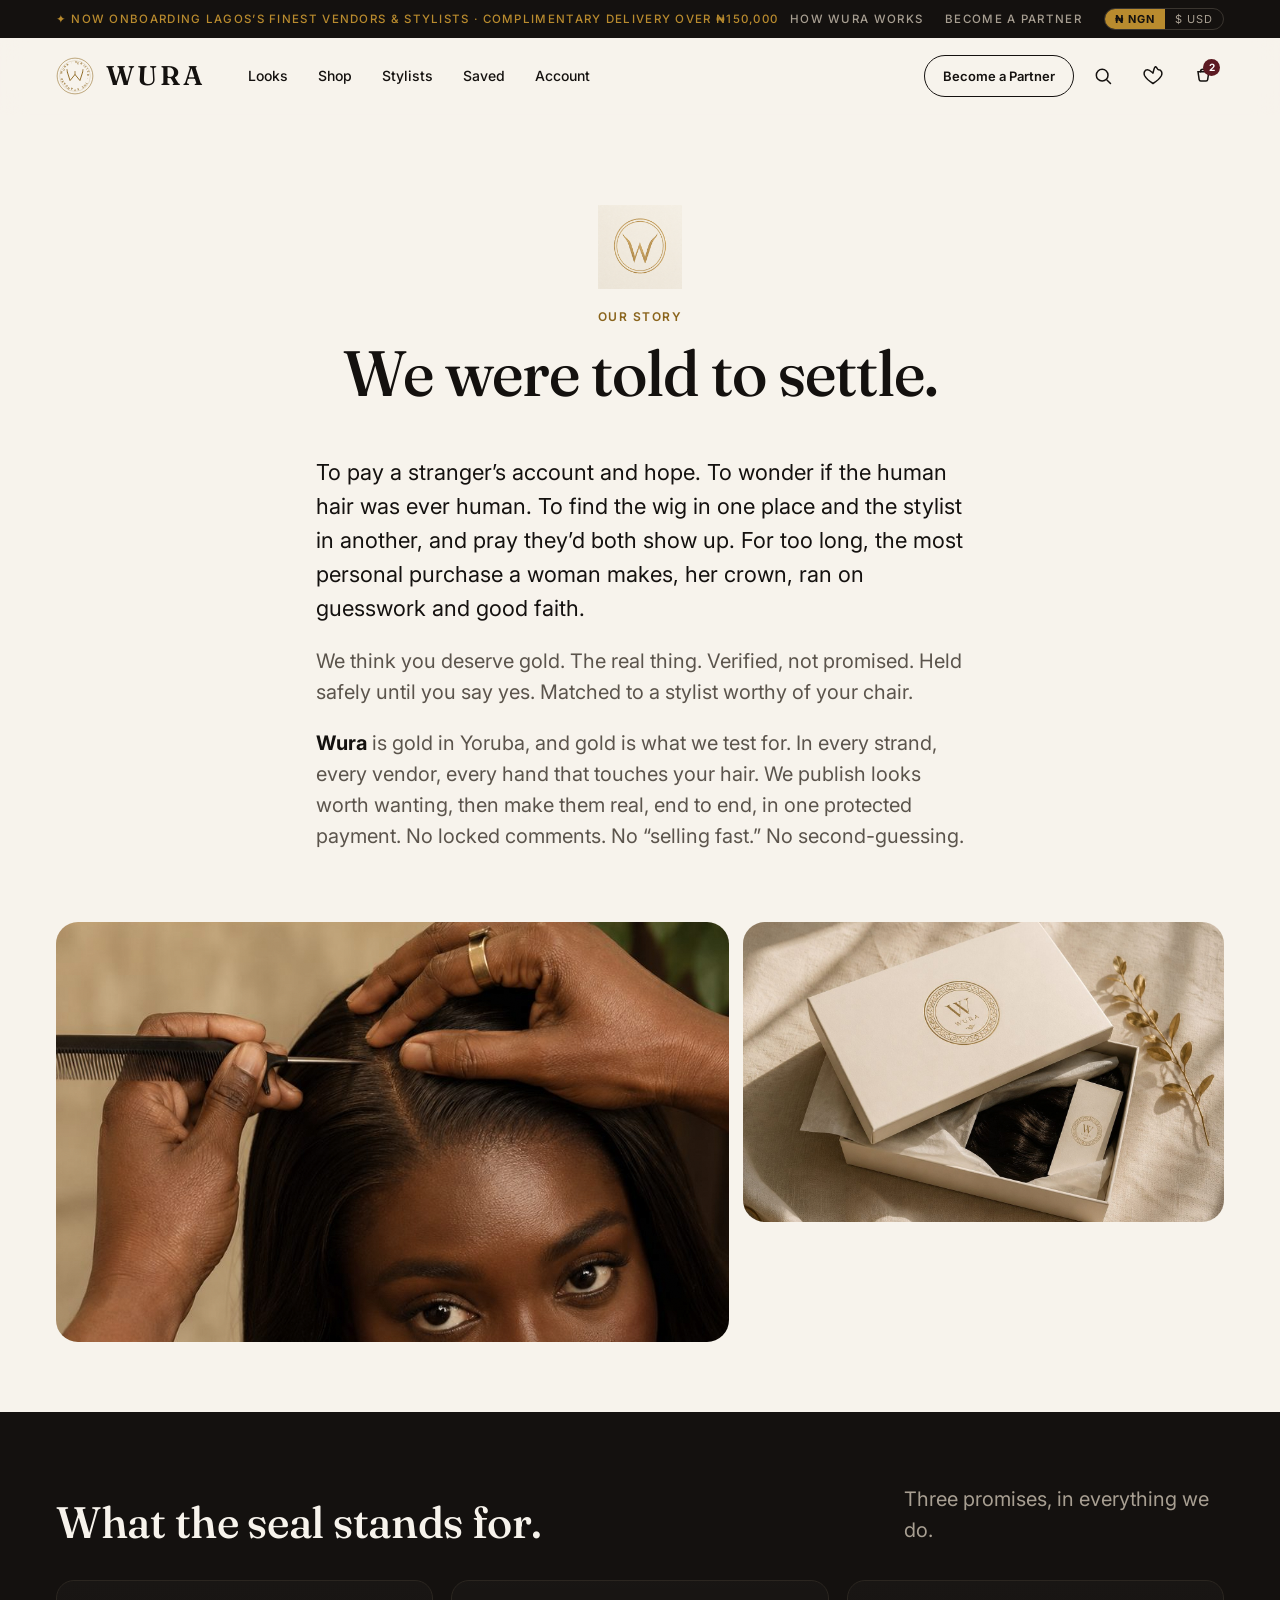
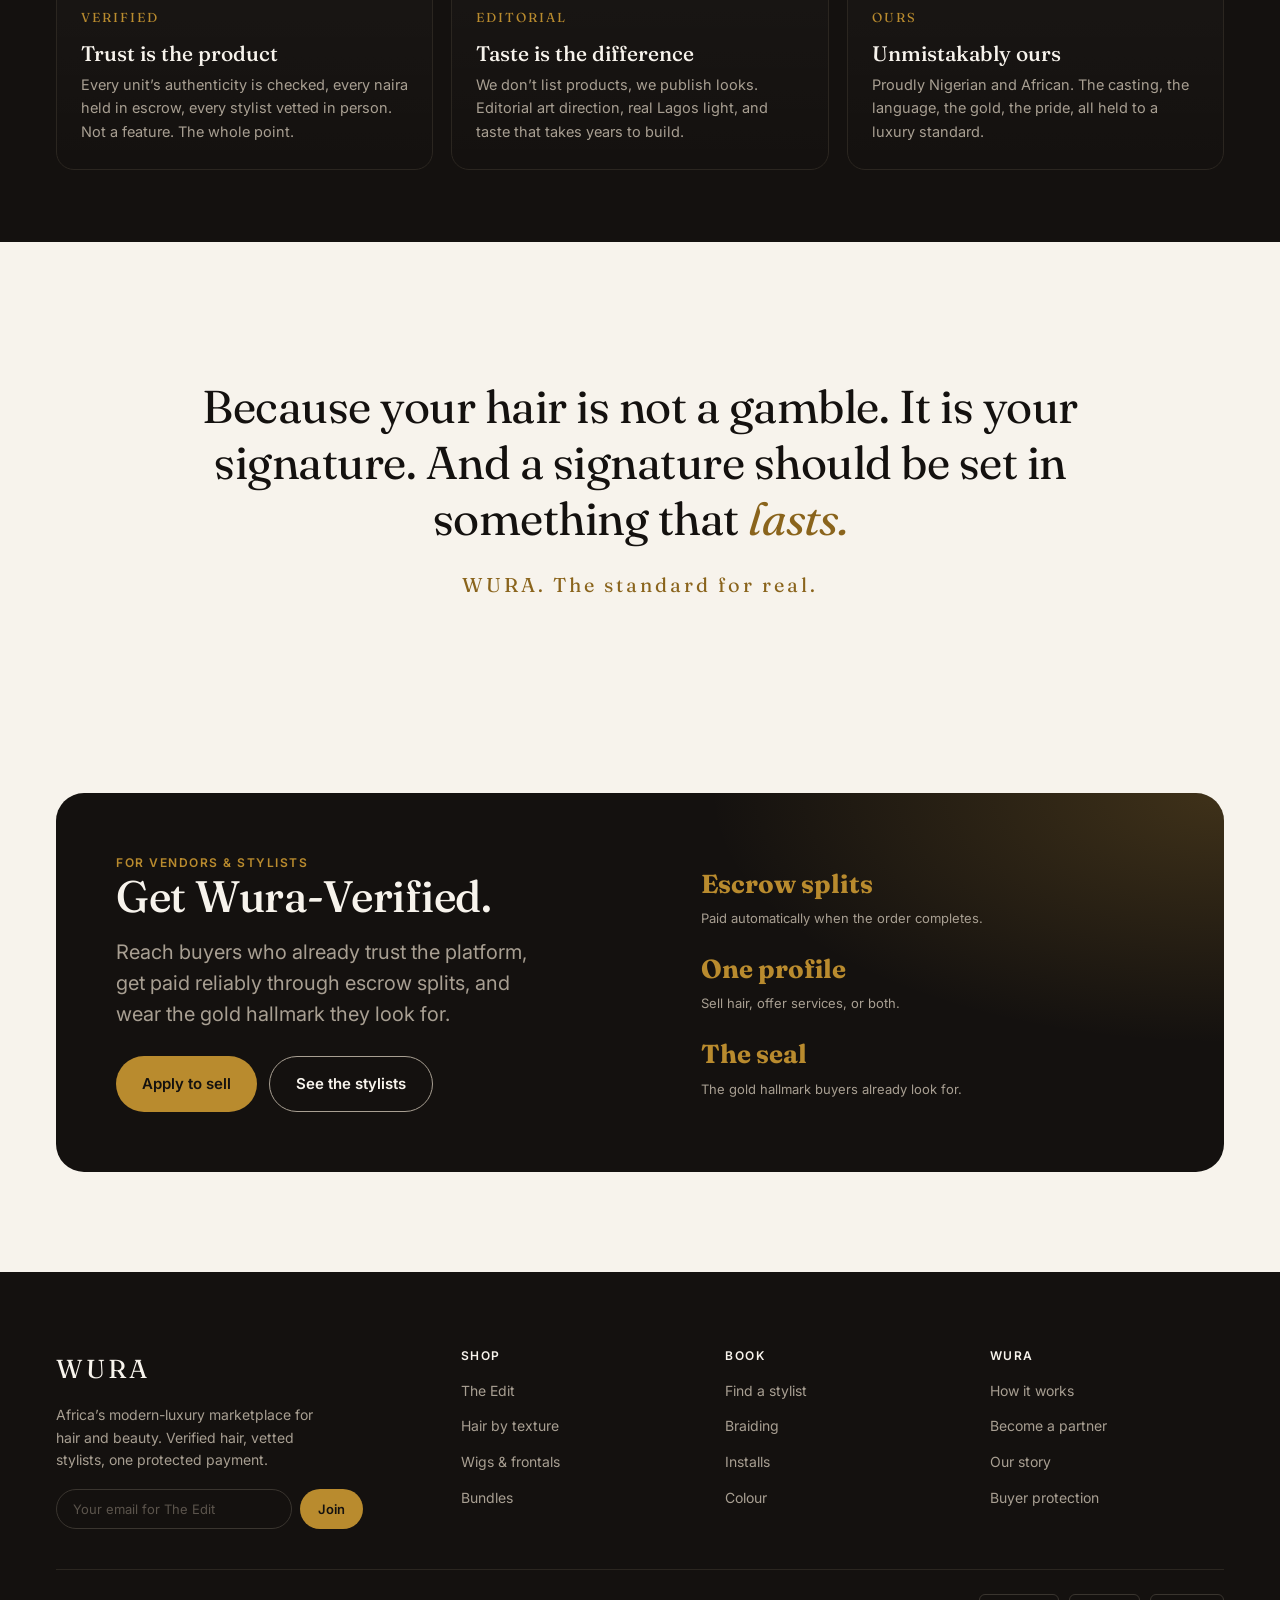
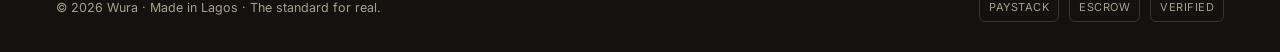
==== commit 0cc7ccd4: "Copy: clarity pass - cut vague/clever lines that did not serve the buyer" ====
--- a/about.html
+++ b/about.html
@@ -41,7 +41,7 @@
   <div class="steps">
     <div class="step reveal d1"><div class="n">VERIFIED</div><h3>Trust is the product</h3><p>Every unit’s authenticity is checked, every naira held in escrow, every stylist vetted in person. Not a feature. The whole point.</p></div>
     <div class="step reveal d2"><div class="n">EDITORIAL</div><h3>Taste is the difference</h3><p>We don’t list products, we publish looks. Editorial art direction, real Lagos light, and taste that takes years to build.</p></div>
-    <div class="step reveal d3"><div class="n">OURS</div><h3>Heritage as substance</h3><p>Proudly Nigerian and African. The casting, the language, the gold, the pride, all held to a luxury standard.</p></div>
+    <div class="step reveal d3"><div class="n">OURS</div><h3>Unmistakably ours</h3><p>Proudly Nigerian and African. The casting, the language, the gold, the pride, all held to a luxury standard.</p></div>
   </div>
 </div></section>
 
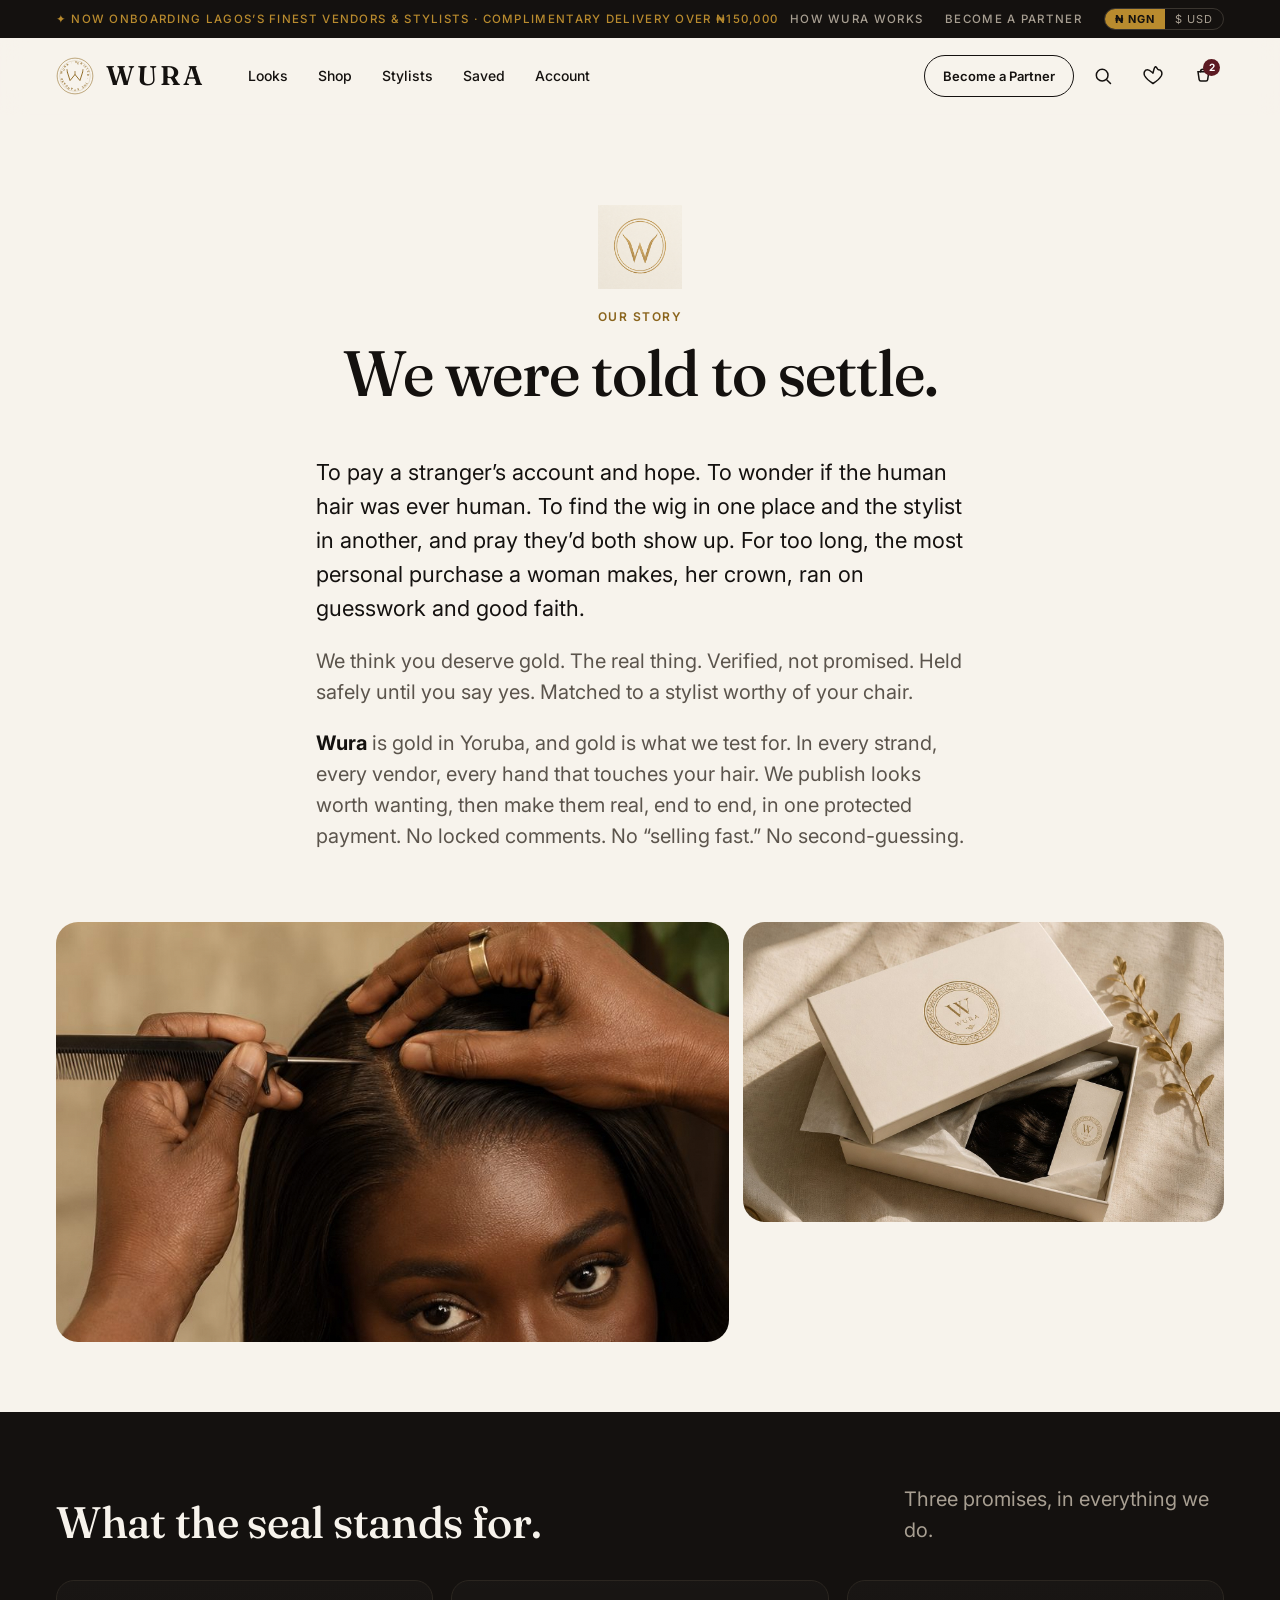
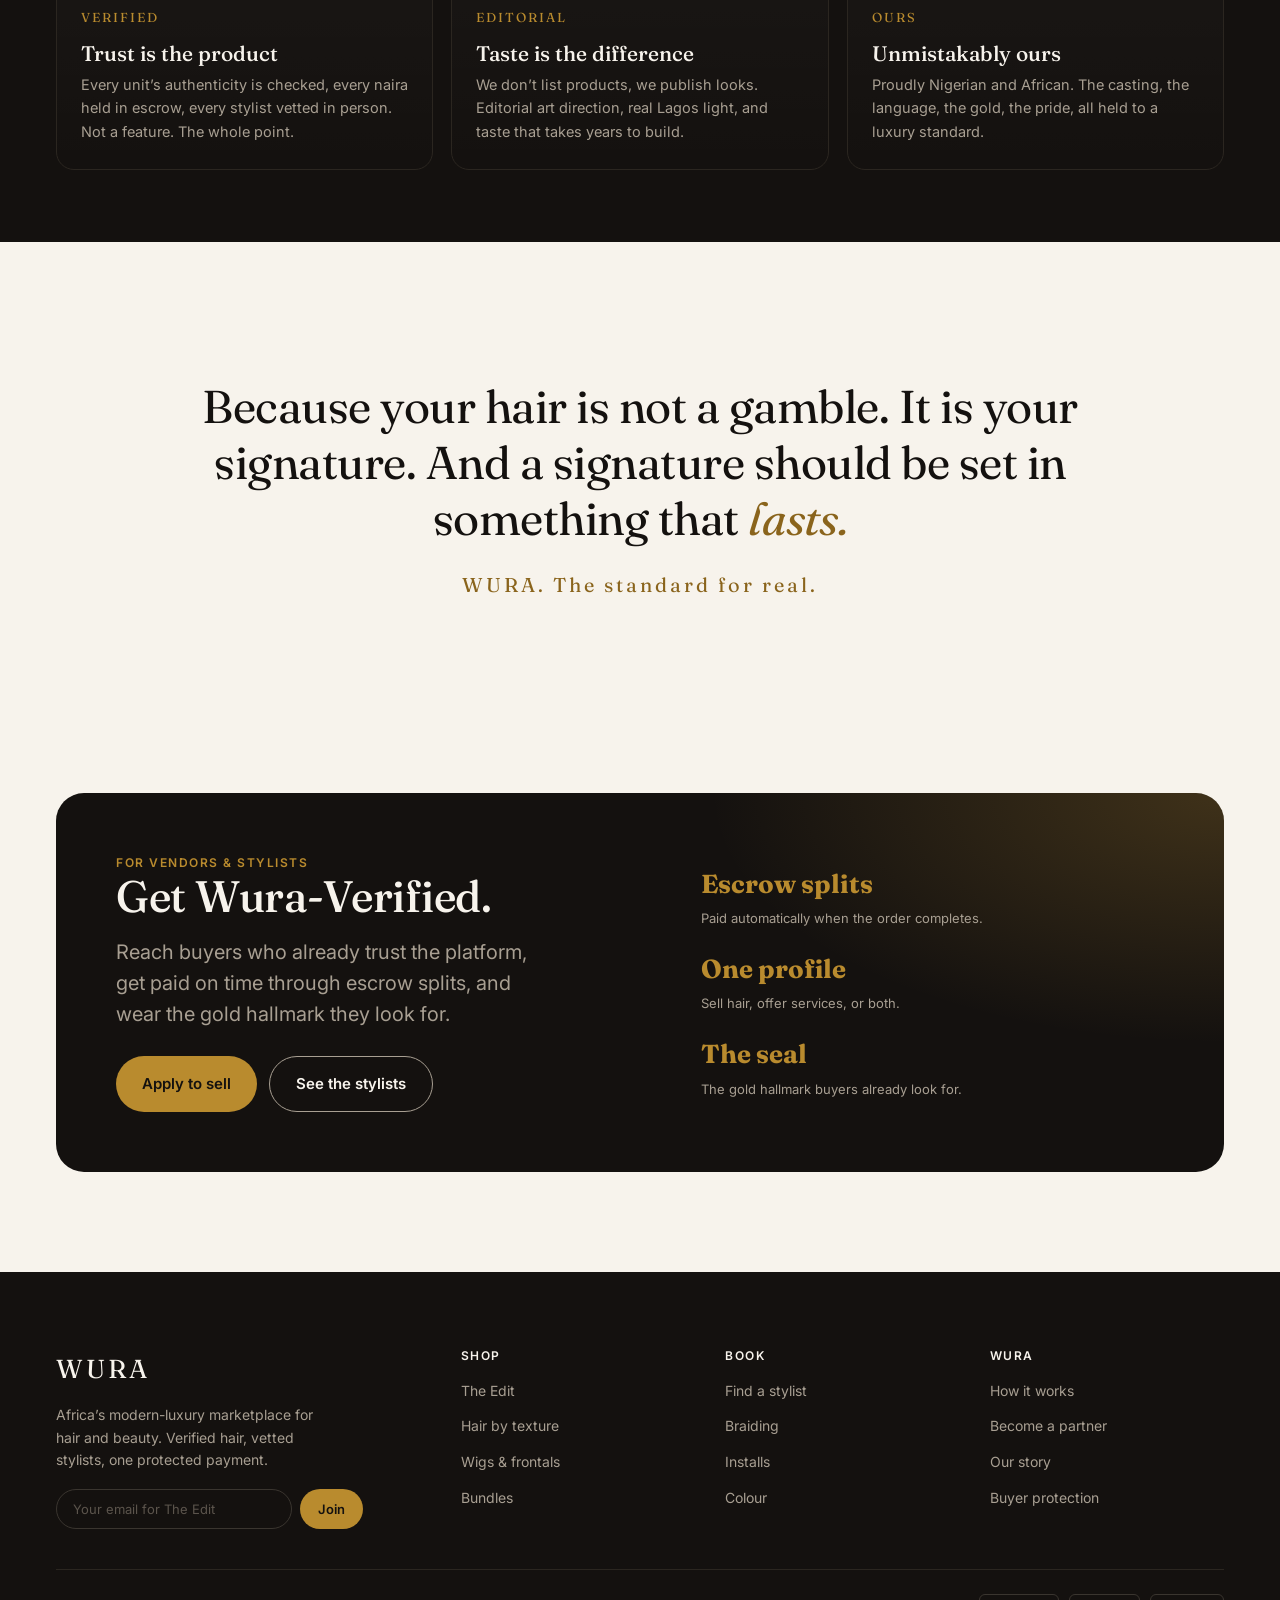
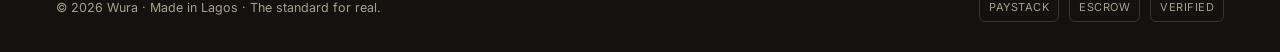
==== commit 312a6fa0: "Copy: PDP name consistency (breadcrumb/sticky), clarity + tone tweaks across PDP and About" ====
--- a/about.html
+++ b/about.html
@@ -52,7 +52,7 @@
 
 <!-- partner CTA -->
 <section class="partner" id="partner"><div class="wrap"><div class="box reveal">
-  <div><p class="eyebrow" style="color:var(--gold)">For vendors & stylists</p><h2>Get Wura-Verified.</h2><p class="lead">Reach buyers who already trust the platform, get paid reliably through escrow splits, and wear the gold hallmark they look for.</p><div style="display:flex;gap:12px;flex-wrap:wrap"><a href="#" class="btn btn-gold">Apply to sell</a><a href="stylists.html" class="btn btn-ghost" style="border-color:var(--stone);color:var(--ivory)">See the stylists</a></div></div>
+  <div><p class="eyebrow" style="color:var(--gold)">For vendors & stylists</p><h2>Get Wura-Verified.</h2><p class="lead">Reach buyers who already trust the platform, get paid on time through escrow splits, and wear the gold hallmark they look for.</p><div style="display:flex;gap:12px;flex-wrap:wrap"><a href="#" class="btn btn-gold">Apply to sell</a><a href="stylists.html" class="btn btn-ghost" style="border-color:var(--stone);color:var(--ivory)">See the stylists</a></div></div>
   <div class="stats"><div class="stat"><b>Escrow splits</b><span>Paid automatically when the order completes.</span></div><div class="stat"><b>One profile</b><span>Sell hair, offer services, or both.</span></div><div class="stat"><b>The seal</b><span>The gold hallmark buyers already look for.</span></div></div>
 </div></div></section>
 
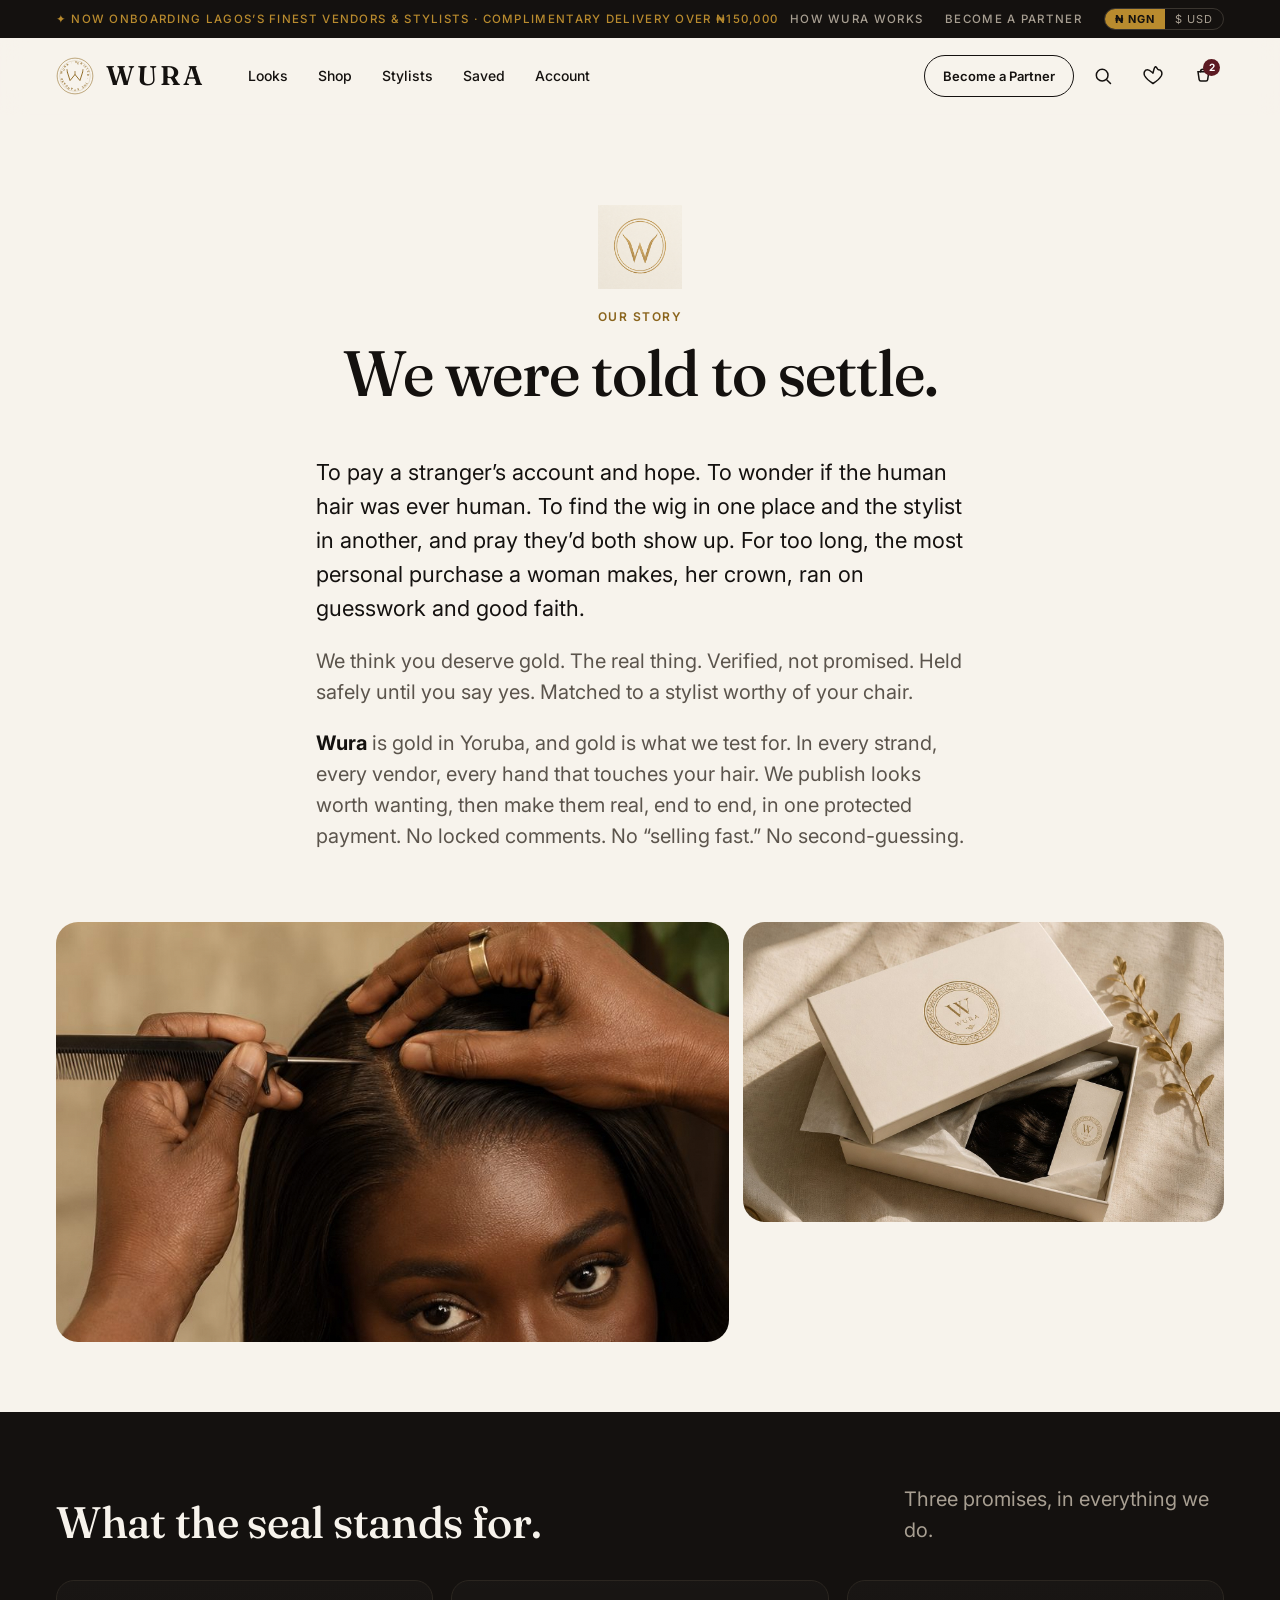
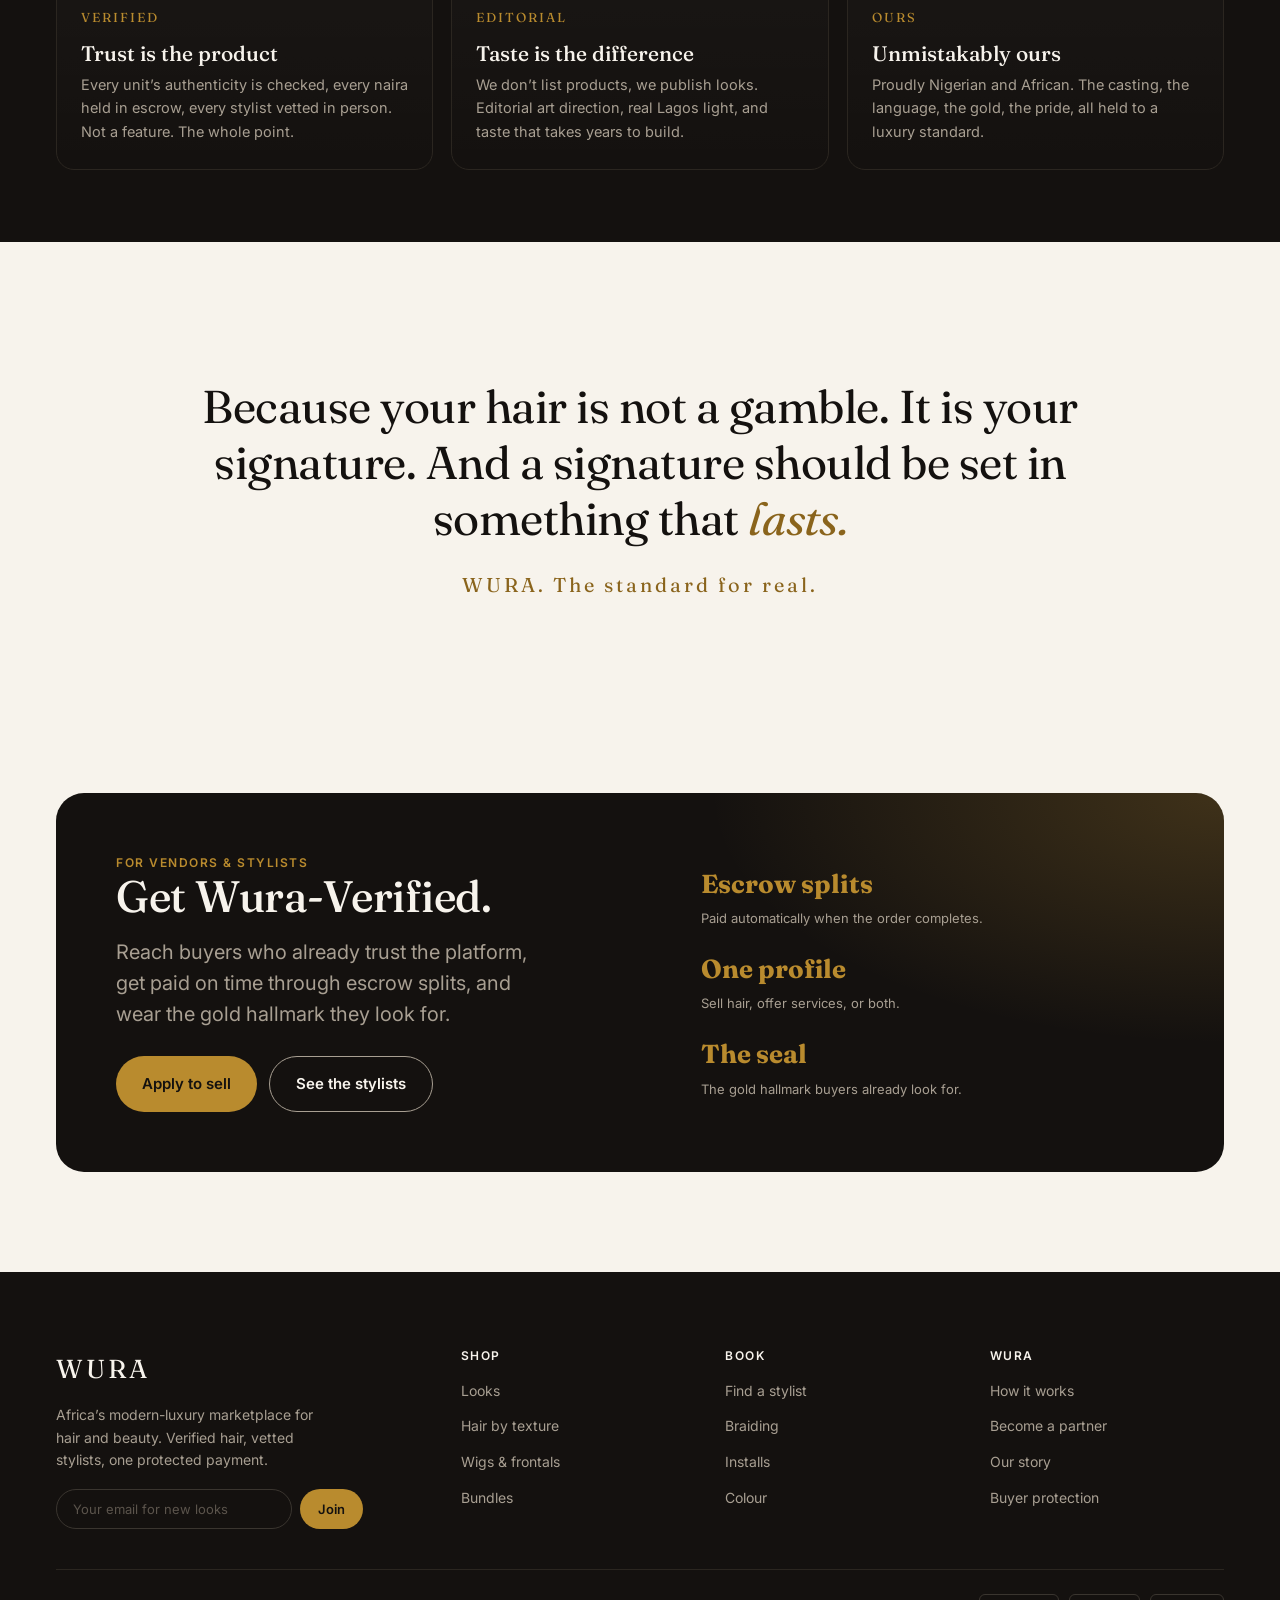
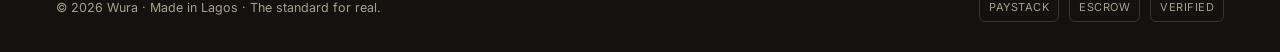
==== commit bbfd6fc4: "PDP: richer detail (features, full specs, care, reviews, FAQ); clickable cards; clarify Edit wording" ====
--- a/about.html
+++ b/about.html
@@ -56,7 +56,7 @@
   <div class="stats"><div class="stat"><b>Escrow splits</b><span>Paid automatically when the order completes.</span></div><div class="stat"><b>One profile</b><span>Sell hair, offer services, or both.</span></div><div class="stat"><b>The seal</b><span>The gold hallmark buyers already look for.</span></div></div>
 </div></div></section>
 
-<footer><div class="wrap"><div class="foot-grid"><div class="foot-brand"><div class="wordmark">WURA</div><p>Africa’s modern-luxury marketplace for hair and beauty. Verified hair, vetted stylists, one protected payment.</p><form class="newsletter" data-noop><input type="email" placeholder="Your email for The Edit" aria-label="Email"/><button class="btn btn-gold btn-sm" type="submit">Join</button></form></div><div><h4>Shop</h4><ul><li><a href="looks.html">The Edit</a></li><li><a href="shop.html">Hair by texture</a></li><li><a href="shop.html">Wigs & frontals</a></li><li><a href="shop.html">Bundles</a></li></ul></div><div><h4>Book</h4><ul><li><a href="stylists.html">Find a stylist</a></li><li><a href="stylists.html">Braiding</a></li><li><a href="stylists.html">Installs</a></li><li><a href="stylists.html">Colour</a></li></ul></div><div><h4>Wura</h4><ul><li><a href="index.html#how">How it works</a></li><li><a href="index.html#partner">Become a partner</a></li><li><a href="about.html">Our story</a></li><li><a href="#">Buyer protection</a></li></ul></div></div><div class="foot-bottom"><span>© 2026 Wura · Made in Lagos · The standard for real.</span><div class="pay-badges"><span>PAYSTACK</span><span>ESCROW</span><span>VERIFIED</span></div></div></div></footer>
+<footer><div class="wrap"><div class="foot-grid"><div class="foot-brand"><div class="wordmark">WURA</div><p>Africa’s modern-luxury marketplace for hair and beauty. Verified hair, vetted stylists, one protected payment.</p><form class="newsletter" data-noop><input type="email" placeholder="Your email for new looks" aria-label="Email"/><button class="btn btn-gold btn-sm" type="submit">Join</button></form></div><div><h4>Shop</h4><ul><li><a href="looks.html">Looks</a></li><li><a href="shop.html">Hair by texture</a></li><li><a href="shop.html">Wigs & frontals</a></li><li><a href="shop.html">Bundles</a></li></ul></div><div><h4>Book</h4><ul><li><a href="stylists.html">Find a stylist</a></li><li><a href="stylists.html">Braiding</a></li><li><a href="stylists.html">Installs</a></li><li><a href="stylists.html">Colour</a></li></ul></div><div><h4>Wura</h4><ul><li><a href="index.html#how">How it works</a></li><li><a href="index.html#partner">Become a partner</a></li><li><a href="about.html">Our story</a></li><li><a href="#">Buyer protection</a></li></ul></div></div><div class="foot-bottom"><span>© 2026 Wura · Made in Lagos · The standard for real.</span><div class="pay-badges"><span>PAYSTACK</span><span>ESCROW</span><span>VERIFIED</span></div></div></div></footer>
 <div class="toast" id="toast"><svg width="16" height="16" viewBox="0 0 24 24" fill="none" stroke="var(--gold)" stroke-width="2"><path d="m5 13 4 4L19 7" stroke-linecap="round" stroke-linejoin="round"/></svg><span>Saved</span></div>
 <script src="js/wura.js"></script>
 </body>
--- a/css/wura.css
+++ b/css/wura.css
@@ -260,6 +260,38 @@
 .slot{border:1px solid var(--stone);border-radius:10px;padding:9px 14px;font-size:13px;cursor:pointer}
 .slot.sel{background:var(--oxblood);color:#fff;border-color:var(--oxblood)}
 
+/* ---- clickable cards (stretched link) ---- */
+.look-card,.prod{position:relative}
+.look-card>a:first-child::after,.prod>a:first-child::after{content:"";position:absolute;inset:0;z-index:1}
+.look-card .heart{position:relative;z-index:2}
+.prod:hover h3,.look-card:hover h3{color:var(--gold-deep);transition:color .2s}
+
+/* ---- PDP rich detail ---- */
+.feature-list{list-style:none;margin:14px 0 0;display:grid;gap:9px}
+.feature-list li{display:flex;gap:10px;font-size:14.5px;color:var(--smoke);line-height:1.45}
+.feature-list svg{flex-shrink:0;color:var(--verdigris);margin-top:2px}
+.pdp-detail{padding:clamp(40px,6vw,72px) 0;border-top:1px solid var(--linen)}
+.pdp-detail .cols{display:grid;grid-template-columns:1fr 1fr;gap:clamp(28px,5vw,64px)}
+.pdp-detail h2{margin-bottom:14px;font-size:clamp(24px,3vw,32px)}
+.pdp-detail p{color:var(--smoke);margin-bottom:12px}
+@media(max-width:820px){.pdp-detail .cols{grid-template-columns:1fr;gap:30px}}
+.rating-big{display:flex;align-items:center;gap:16px;margin-bottom:8px}
+.rating-big .num{font-family:var(--serif);font-size:48px;line-height:1}
+.reviews{display:grid;grid-template-columns:repeat(3,1fr);gap:18px;margin-top:24px}
+.review{border:1px solid var(--linen);border-radius:16px;padding:20px;background:var(--bg)}
+.review .stars{font-size:13px;letter-spacing:1px}
+.review p{font-size:14.5px;color:var(--obsidian);margin:10px 0 14px;line-height:1.5}
+.review .who{font-size:13px;color:var(--muted)} .review .who b{color:var(--obsidian);font-weight:600}
+.review .vp{display:inline-flex;align-items:center;gap:5px;font-size:11px;color:var(--verdigris);font-weight:600;margin-top:8px}
+@media(max-width:820px){.reviews{grid-template-columns:1fr}}
+.faq{max-width:760px}
+.faq details{border-bottom:1px solid var(--linen)}
+.faq summary{cursor:pointer;padding:18px 0;font-family:var(--serif);font-size:18px;list-style:none;display:flex;justify-content:space-between;align-items:center;gap:16px}
+.faq summary::-webkit-details-marker{display:none}
+.faq summary::after{content:"+";color:var(--gold-deep);font-size:24px;font-family:var(--sans);line-height:1}
+.faq details[open] summary::after{content:"\2013"}
+.faq details p{padding:0 0 18px;color:var(--smoke);font-size:15px;line-height:1.6;max-width:660px}
+
 /* ---- footer ---- */
 footer{background:var(--obsidian);color:var(--stone);padding:clamp(48px,6vw,80px) 0 30px}
 .foot-grid{display:grid;grid-template-columns:1.6fr 1fr 1fr 1fr;gap:30px}
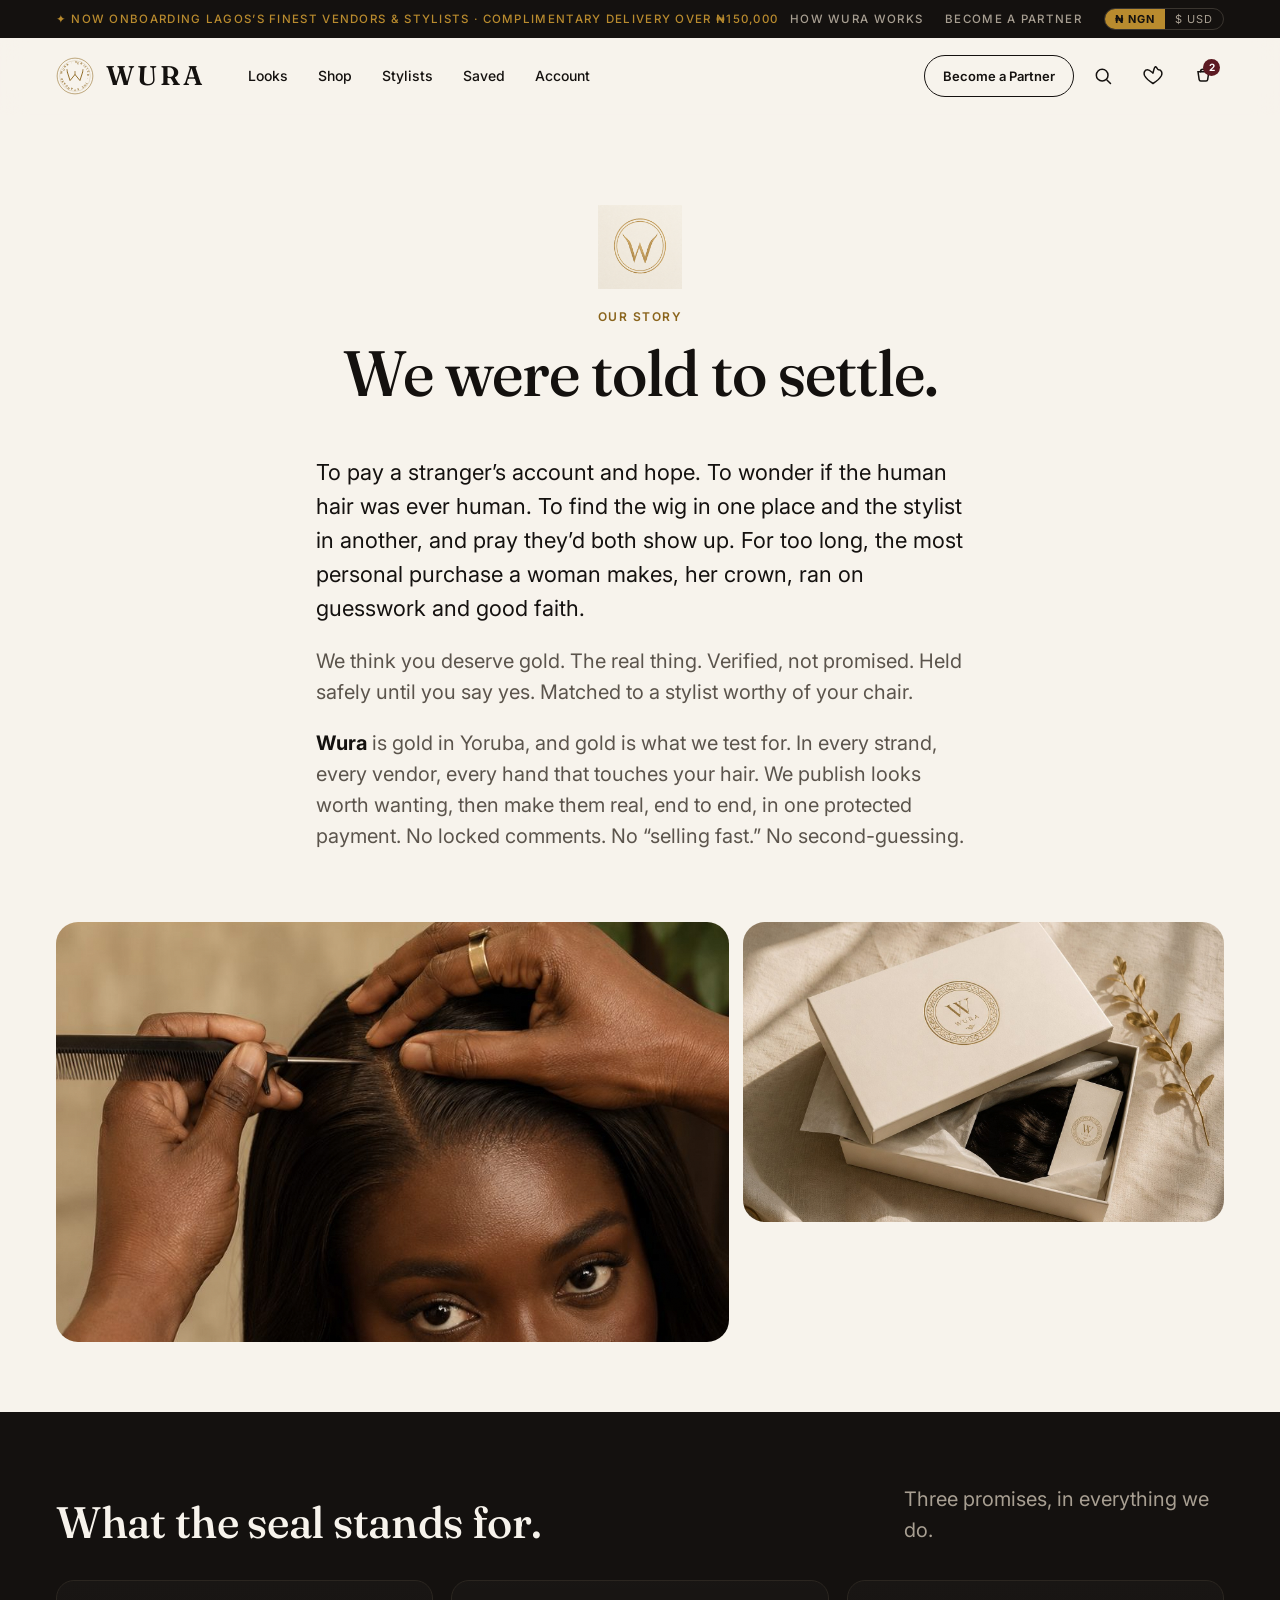
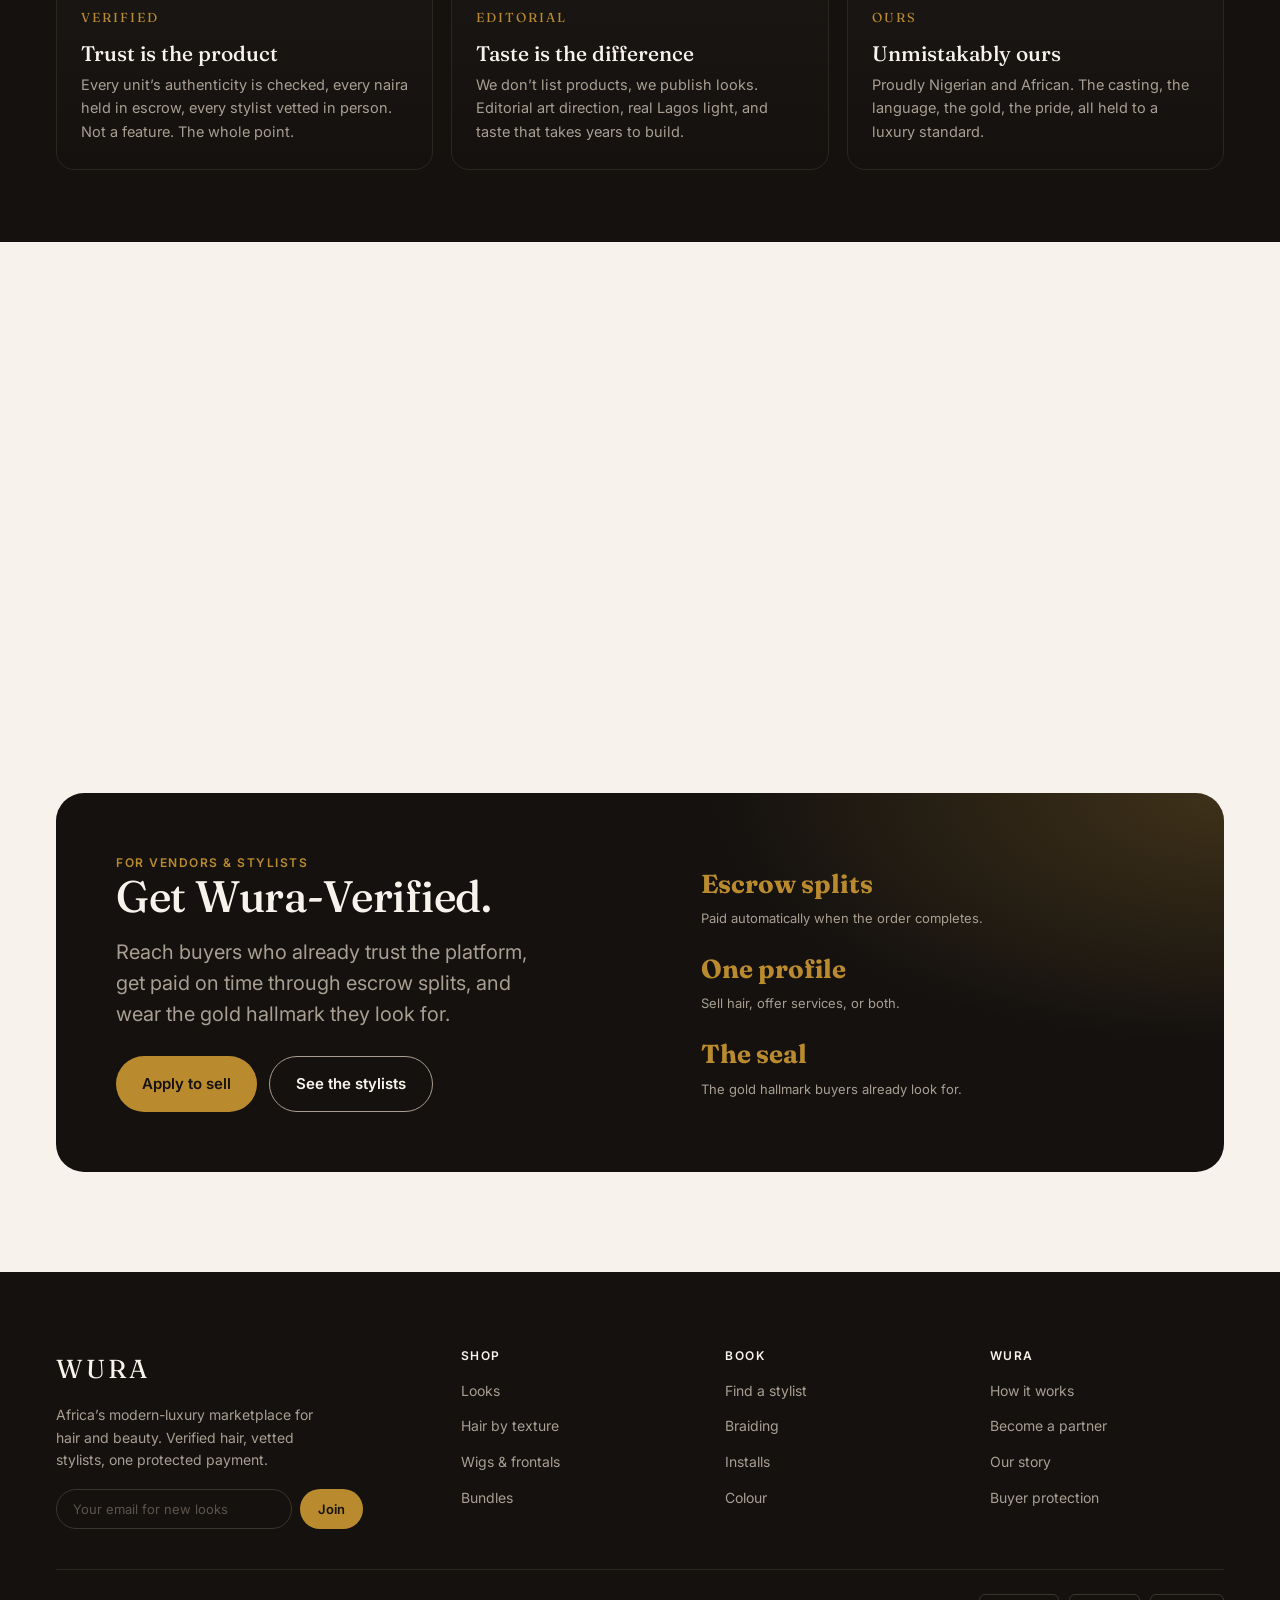
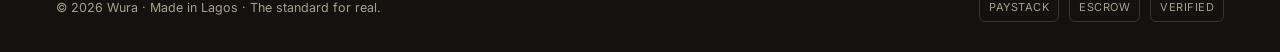
==== commit 05e7ffaa: "Add cart/checkout page; enrich stylist profile (portfolio, reviews, services, FAQ); wire cart + buy " ====
--- a/about.html
+++ b/about.html
@@ -13,7 +13,7 @@
 <symbol id="wura-seal" viewBox="0 0 100 100"><circle cx="50" cy="50" r="47" fill="none" stroke="currentColor" stroke-width="1.4"/><circle cx="50" cy="50" r="40.5" fill="none" stroke="currentColor" stroke-width="0.7" opacity=".6"/><path d="M30 40 L37 62 L50 46 L63 62 L70 40" fill="none" stroke="currentColor" stroke-width="2.4" stroke-linecap="round" stroke-linejoin="round"/><path d="M30 40 L29 33 M70 40 L71 33 M50 46 L50 38" stroke="currentColor" stroke-width="2" stroke-linecap="round"/><defs><path id="ring" d="M50 50 m-33 0 a33 33 0 1 1 66 0 a33 33 0 1 1 -66 0"/></defs><text font-family="Inter,sans-serif" font-size="7.4" font-weight="600" letter-spacing="2.1" fill="currentColor"><textPath href="#ring" startOffset="2%">WURA · VERIFIED · THE STANDARD FOR REAL · </textPath></text></symbol></defs></svg>
 
 <div class="utility"><div class="wrap"><div class="marquee">✦ Now onboarding Lagos’s finest vendors & stylists · Complimentary delivery over ₦150,000</div><div class="u-right"><a href="index.html#how" class="hide-sm">How Wura Works</a><a href="index.html#partner" class="hide-sm">Become a Partner</a><div class="cur-toggle" role="group" aria-label="Currency"><button class="on" data-cur="NGN">₦ NGN</button><button data-cur="USD">$ USD</button></div></div></div></div>
-<header class="nav"><div class="wrap"><a class="brand" href="index.html"><svg class="seal" style="color:var(--gold-deep)"><use href="#wura-seal"/></svg><span class="wordmark">WURA</span></a><nav class="navlinks"><a href="looks.html">Looks</a><a href="shop.html">Shop</a><a href="stylists.html">Stylists</a><a href="index.html#saved">Saved</a><a href="index.html#account">Account</a></nav><div class="nav-actions"><a href="index.html#partner" class="btn btn-ghost btn-sm partner-btn">Become a Partner</a><button class="icon-btn" aria-label="Search"><svg width="20" height="20" viewBox="0 0 24 24" fill="none" stroke="currentColor" stroke-width="1.8"><circle cx="11" cy="11" r="7"/><path d="m21 21-4.3-4.3" stroke-linecap="round"/></svg></button><button class="icon-btn" aria-label="Saved"><svg width="20" height="20" viewBox="0 0 24 24" fill="none" stroke="currentColor" stroke-width="1.8"><path d="M12 21s-7.5-4.6-10-9.3C.4 8 2 4.5 5.4 4.5 7.6 4.5 9 6 12 8.5 15-6 16.4 4.5 18.6 4.5 22 4.5 23.6 8 22 11.7 19.5 16.4 12 21 12 21Z" stroke-linejoin="round"/></svg><span class="badge" id="savedCount" style="display:none">0</span></button><button class="icon-btn" aria-label="Cart"><svg width="20" height="20" viewBox="0 0 24 24" fill="none" stroke="currentColor" stroke-width="1.8"><path d="M6 7h13l-1.4 9.3a2 2 0 0 1-2 1.7H9.4a2 2 0 0 1-2-1.7L6 7Z"/><path d="M9 7a3 3 0 0 1 6 0" stroke-linecap="round"/></svg><span class="badge" id="cartCount">2</span></button><button class="icon-btn menu-btn" aria-label="Menu" id="menuBtn"><svg width="22" height="22" viewBox="0 0 24 24" fill="none" stroke="currentColor" stroke-width="1.8"><path d="M3 6h18M3 12h18M3 18h18" stroke-linecap="round"/></svg></button></div></div></header>
+<header class="nav"><div class="wrap"><a class="brand" href="index.html"><svg class="seal" style="color:var(--gold-deep)"><use href="#wura-seal"/></svg><span class="wordmark">WURA</span></a><nav class="navlinks"><a href="looks.html">Looks</a><a href="shop.html">Shop</a><a href="stylists.html">Stylists</a><a href="index.html#saved">Saved</a><a href="index.html#account">Account</a></nav><div class="nav-actions"><a href="index.html#partner" class="btn btn-ghost btn-sm partner-btn">Become a Partner</a><button class="icon-btn" aria-label="Search"><svg width="20" height="20" viewBox="0 0 24 24" fill="none" stroke="currentColor" stroke-width="1.8"><circle cx="11" cy="11" r="7"/><path d="m21 21-4.3-4.3" stroke-linecap="round"/></svg></button><button class="icon-btn" aria-label="Saved"><svg width="20" height="20" viewBox="0 0 24 24" fill="none" stroke="currentColor" stroke-width="1.8"><path d="M12 21s-7.5-4.6-10-9.3C.4 8 2 4.5 5.4 4.5 7.6 4.5 9 6 12 8.5 15-6 16.4 4.5 18.6 4.5 22 4.5 23.6 8 22 11.7 19.5 16.4 12 21 12 21Z" stroke-linejoin="round"/></svg><span class="badge" id="savedCount" style="display:none">0</span></button><a href="cart.html" class="icon-btn" aria-label="Cart"><svg width="20" height="20" viewBox="0 0 24 24" fill="none" stroke="currentColor" stroke-width="1.8"><path d="M6 7h13l-1.4 9.3a2 2 0 0 1-2 1.7H9.4a2 2 0 0 1-2-1.7L6 7Z"/><path d="M9 7a3 3 0 0 1 6 0" stroke-linecap="round"/></svg><span class="badge" id="cartCount">2</span></a><button class="icon-btn menu-btn" aria-label="Menu" id="menuBtn"><svg width="22" height="22" viewBox="0 0 24 24" fill="none" stroke="currentColor" stroke-width="1.8"><path d="M3 6h18M3 12h18M3 18h18" stroke-linecap="round"/></svg></button></div></div></header>
 <div class="drawer" id="drawer"><div class="panel"><a href="looks.html">Looks</a><a href="shop.html">Shop</a><a href="stylists.html">Stylists</a><a href="index.html#saved">Saved</a><a href="index.html#account">Account</a><a href="index.html#partner" style="border:none;color:var(--gold-deep)">Become a Partner →</a></div></div>
 
 <!-- manifesto hero -->
--- a/css/wura.css
+++ b/css/wura.css
@@ -292,6 +292,50 @@
 .faq details[open] summary::after{content:"\2013"}
 .faq details p{padding:0 0 18px;color:var(--smoke);font-size:15px;line-height:1.6;max-width:660px}
 
+/* ---- portfolio grid (stylist) ---- */
+.portfolio{display:grid;grid-template-columns:repeat(3,1fr);gap:12px}
+.portfolio .ph{aspect-ratio:1/1}
+@media(max-width:620px){.portfolio{grid-template-columns:1fr 1fr}}
+.svc{display:flex;justify-content:space-between;gap:18px;padding:16px 0;border-bottom:1px solid var(--linen)}
+.svc h3{font-size:16px;font-weight:600;font-family:var(--serif)}
+.svc .svc-meta{font-size:13px;color:var(--muted);margin-top:3px;max-width:380px}
+.svc .svc-price{font-weight:600;white-space:nowrap}
+.svc .svc-dur{font-size:12px;color:var(--stone);margin-top:4px}
+
+/* ---- cart / checkout ---- */
+.checkout{display:grid;grid-template-columns:1fr 380px;gap:clamp(28px,4vw,48px);align-items:start}
+@media(max-width:920px){.checkout{grid-template-columns:1fr}}
+.steps-bar{display:flex;gap:10px;align-items:center;font-size:13px;color:var(--stone);margin-bottom:22px;flex-wrap:wrap}
+.steps-bar b{color:var(--obsidian)}
+.checkout-block{margin-bottom:30px}
+.checkout-block h2{font-size:clamp(19px,2.4vw,24px);margin-bottom:14px}
+.cart-item{display:grid;grid-template-columns:84px 1fr auto;gap:16px;padding:18px 0;border-bottom:1px solid var(--linen)}
+.cart-item .ph{width:84px;height:84px;border-radius:12px}
+.cart-item h3{font-size:16.5px;font-weight:600;font-family:var(--serif)}
+.cart-item .ci-meta{font-size:13px;color:var(--muted);margin:3px 0 8px}
+.cart-item .ci-sub{font-size:12.5px;color:var(--verdigris);display:flex;align-items:center;gap:6px}
+.cart-item .ci-right{text-align:right;display:flex;flex-direction:column;gap:8px;align-items:flex-end;white-space:nowrap}
+.link-muted{font-size:12.5px;color:var(--muted);text-decoration:underline;cursor:pointer;background:none}
+.summary{border:1px solid var(--linen);border-radius:20px;padding:24px;position:sticky;top:96px;background:var(--bg)}
+.summary h3{font-size:12px;text-transform:uppercase;letter-spacing:1.3px;font-family:var(--sans);font-weight:600;margin-bottom:14px}
+.summary .row{display:flex;justify-content:space-between;font-size:14px;padding:7px 0;color:var(--smoke)}
+.summary .row.total{border-top:1px solid var(--linen);margin-top:8px;padding-top:14px;color:var(--obsidian);font-family:var(--serif);font-size:21px}
+.summary .esc{display:flex;gap:10px;align-items:flex-start;background:var(--linen);border-radius:12px;padding:12px;margin:14px 0;font-size:12.5px;color:var(--smoke)}
+.summary .esc .seal{width:30px;height:30px;flex-shrink:0;border-radius:999px}
+.field{margin-bottom:14px}
+.field label{display:block;font-size:12.5px;font-weight:600;color:var(--obsidian);margin-bottom:6px}
+.field input,.field select{width:100%;border:1px solid var(--stone);border-radius:10px;padding:12px 14px;font-family:inherit;font-size:14px;background:var(--bg);color:var(--obsidian)}
+.field input:focus,.field select:focus{outline:none;border-color:var(--gold)}
+.form-grid{display:grid;grid-template-columns:1fr 1fr;gap:0 14px}
+@media(max-width:520px){.form-grid{grid-template-columns:1fr}}
+.appt{display:flex;gap:14px;align-items:center;border:1px solid var(--linen);border-radius:14px;padding:16px;background:var(--bg)}
+.appt .ph{width:56px;height:56px;border-radius:999px;flex-shrink:0}
+.pay-opt{display:flex;align-items:center;gap:12px;border:1px solid var(--stone);border-radius:12px;padding:14px;margin-bottom:10px;cursor:pointer;font-size:14px}
+.pay-opt.sel{border-color:var(--oxblood)}
+.pay-opt .pi{width:20px;height:20px;border-radius:999px;border:2px solid var(--stone);flex-shrink:0}
+.pay-opt.sel .pi{border-color:var(--oxblood);background:radial-gradient(circle,var(--oxblood) 42%,transparent 46%)}
+.pay-opt .po-meta{font-size:12px;color:var(--muted);margin-left:auto}
+
 /* ---- footer ---- */
 footer{background:var(--obsidian);color:var(--stone);padding:clamp(48px,6vw,80px) 0 30px}
 .foot-grid{display:grid;grid-template-columns:1.6fr 1fr 1fr 1fr;gap:30px}
